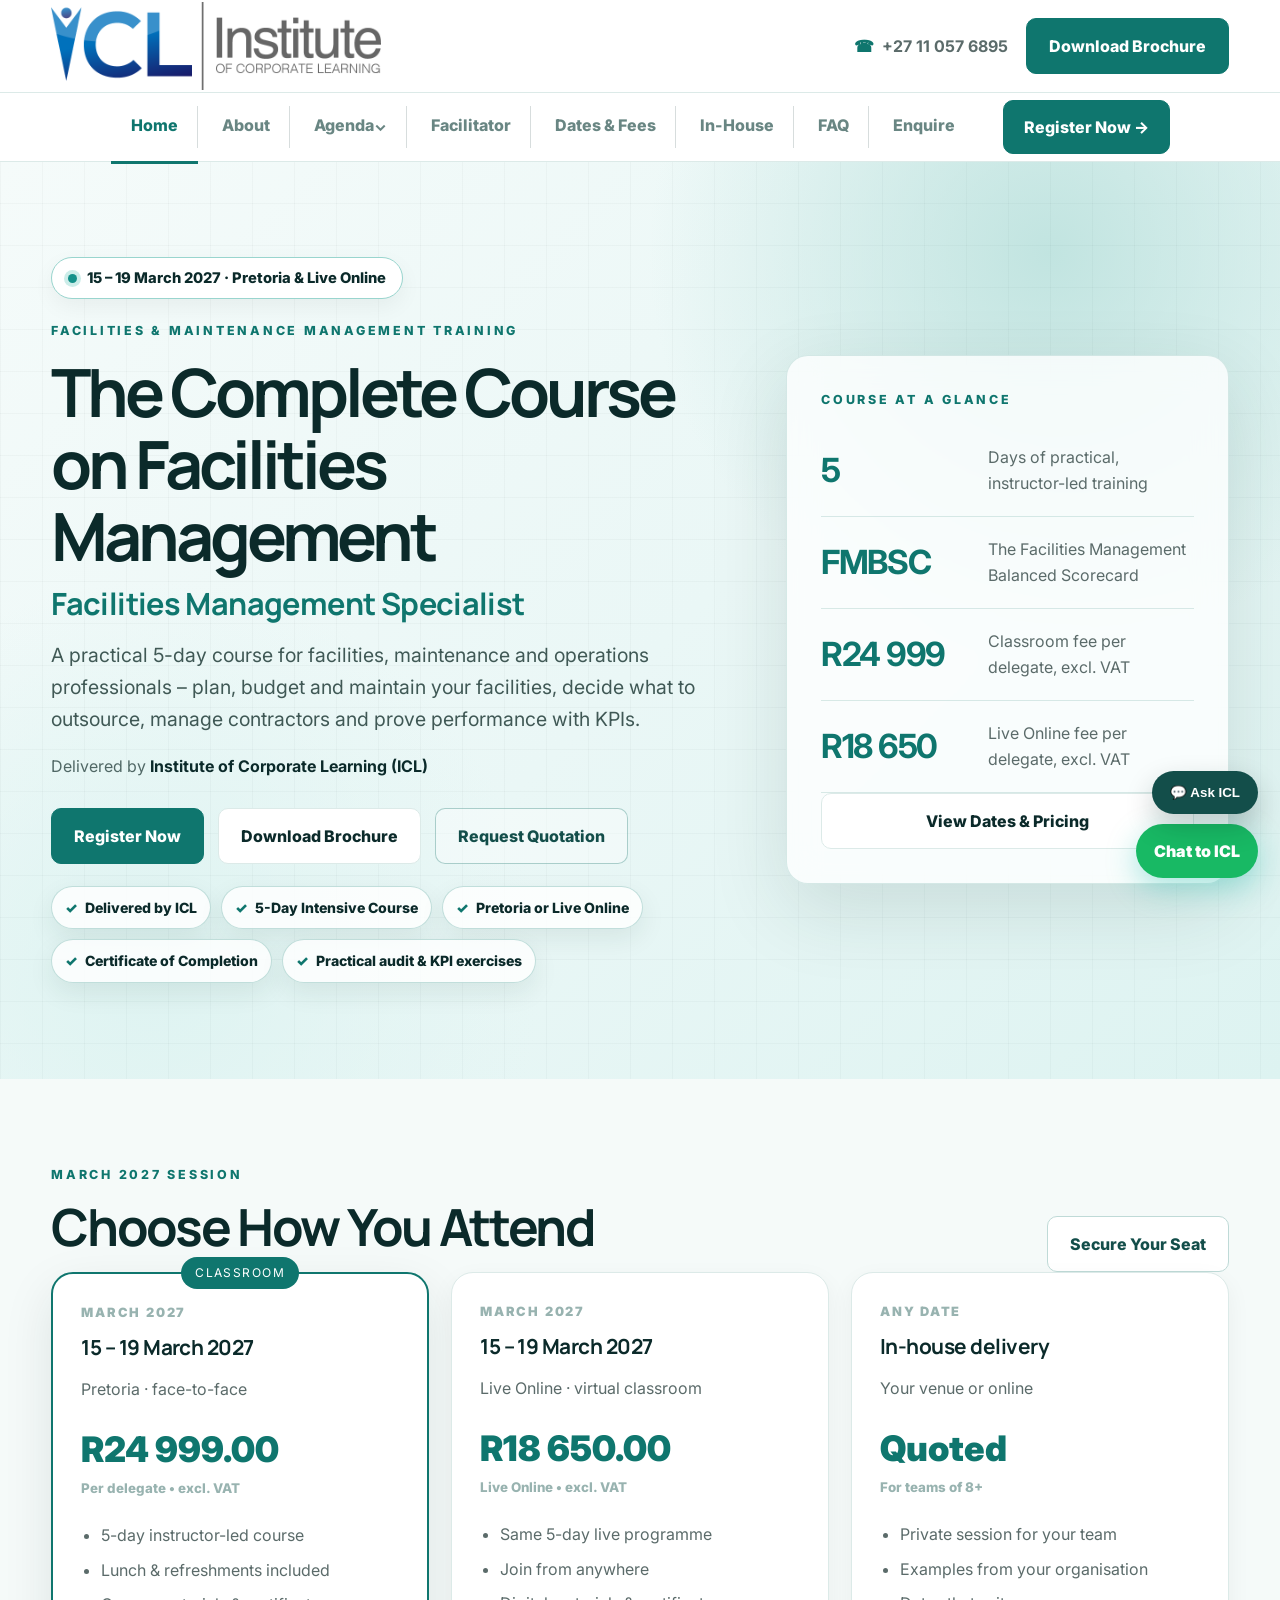
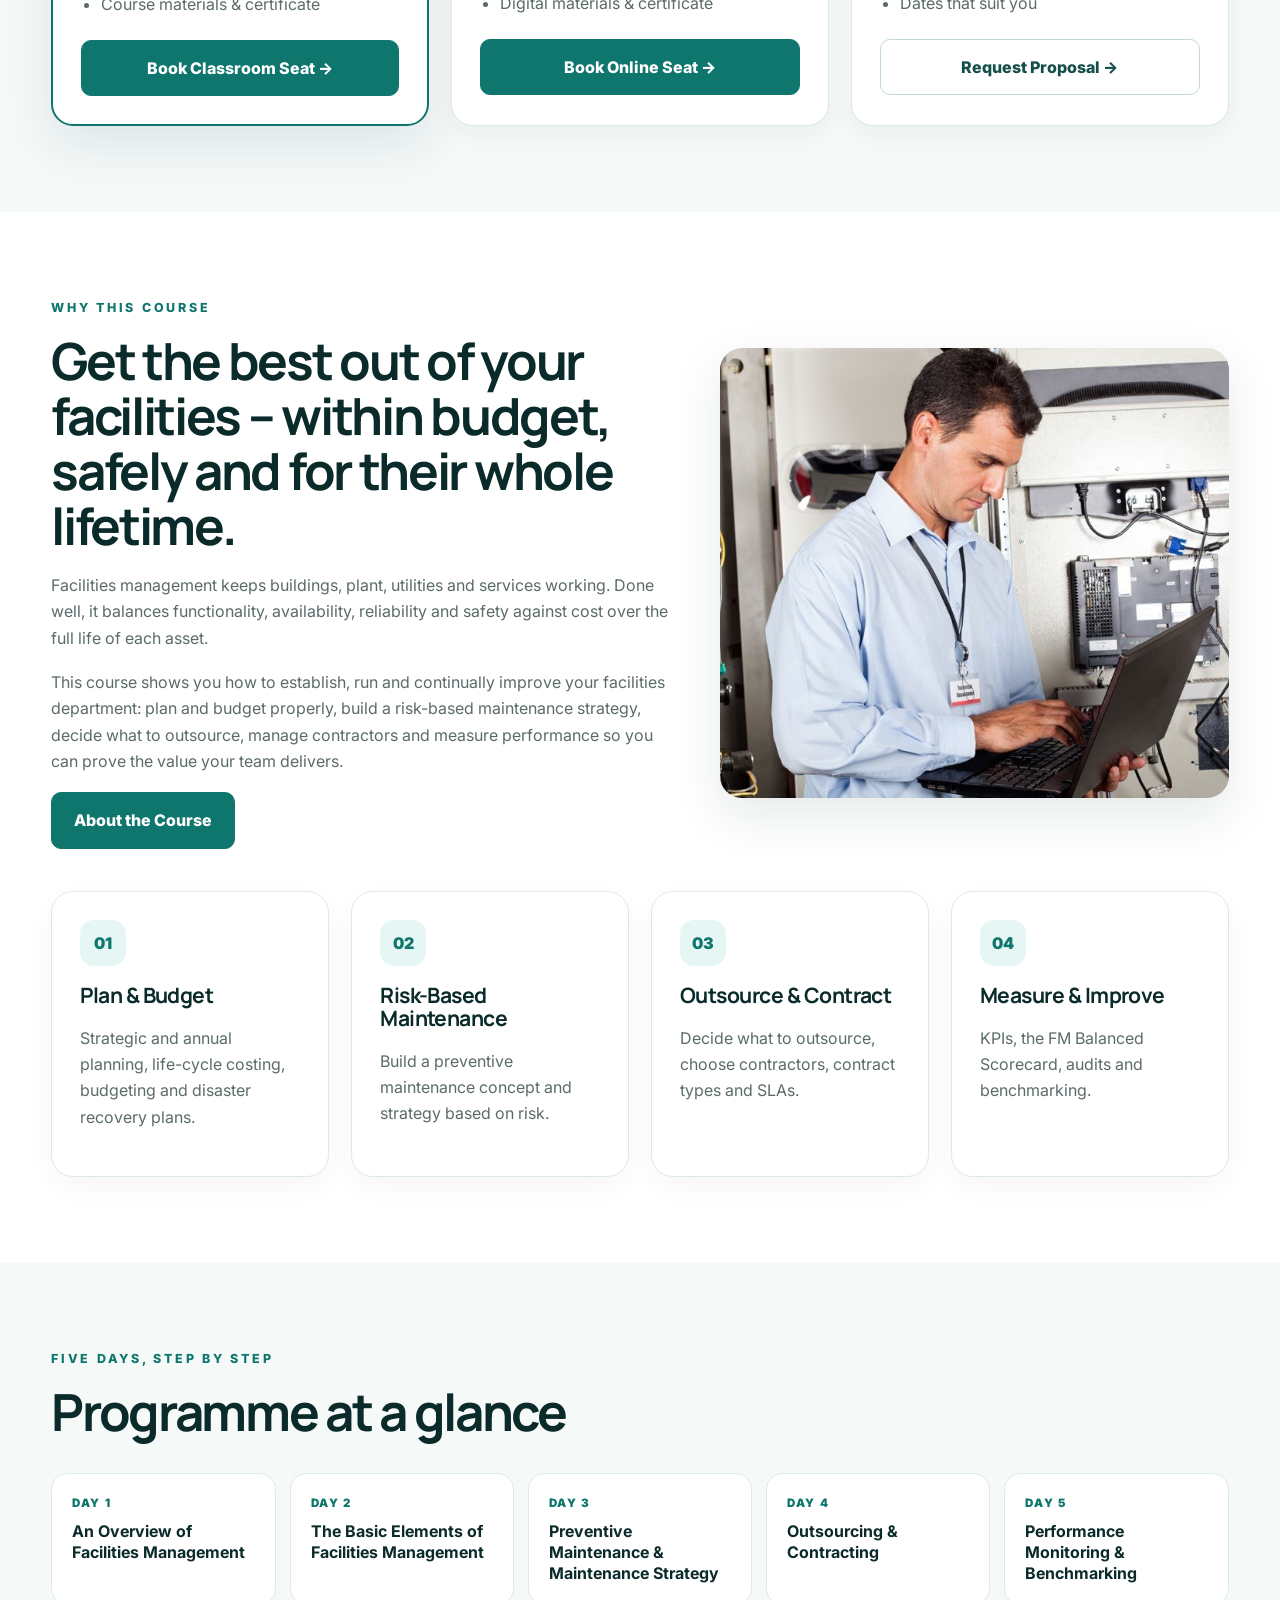
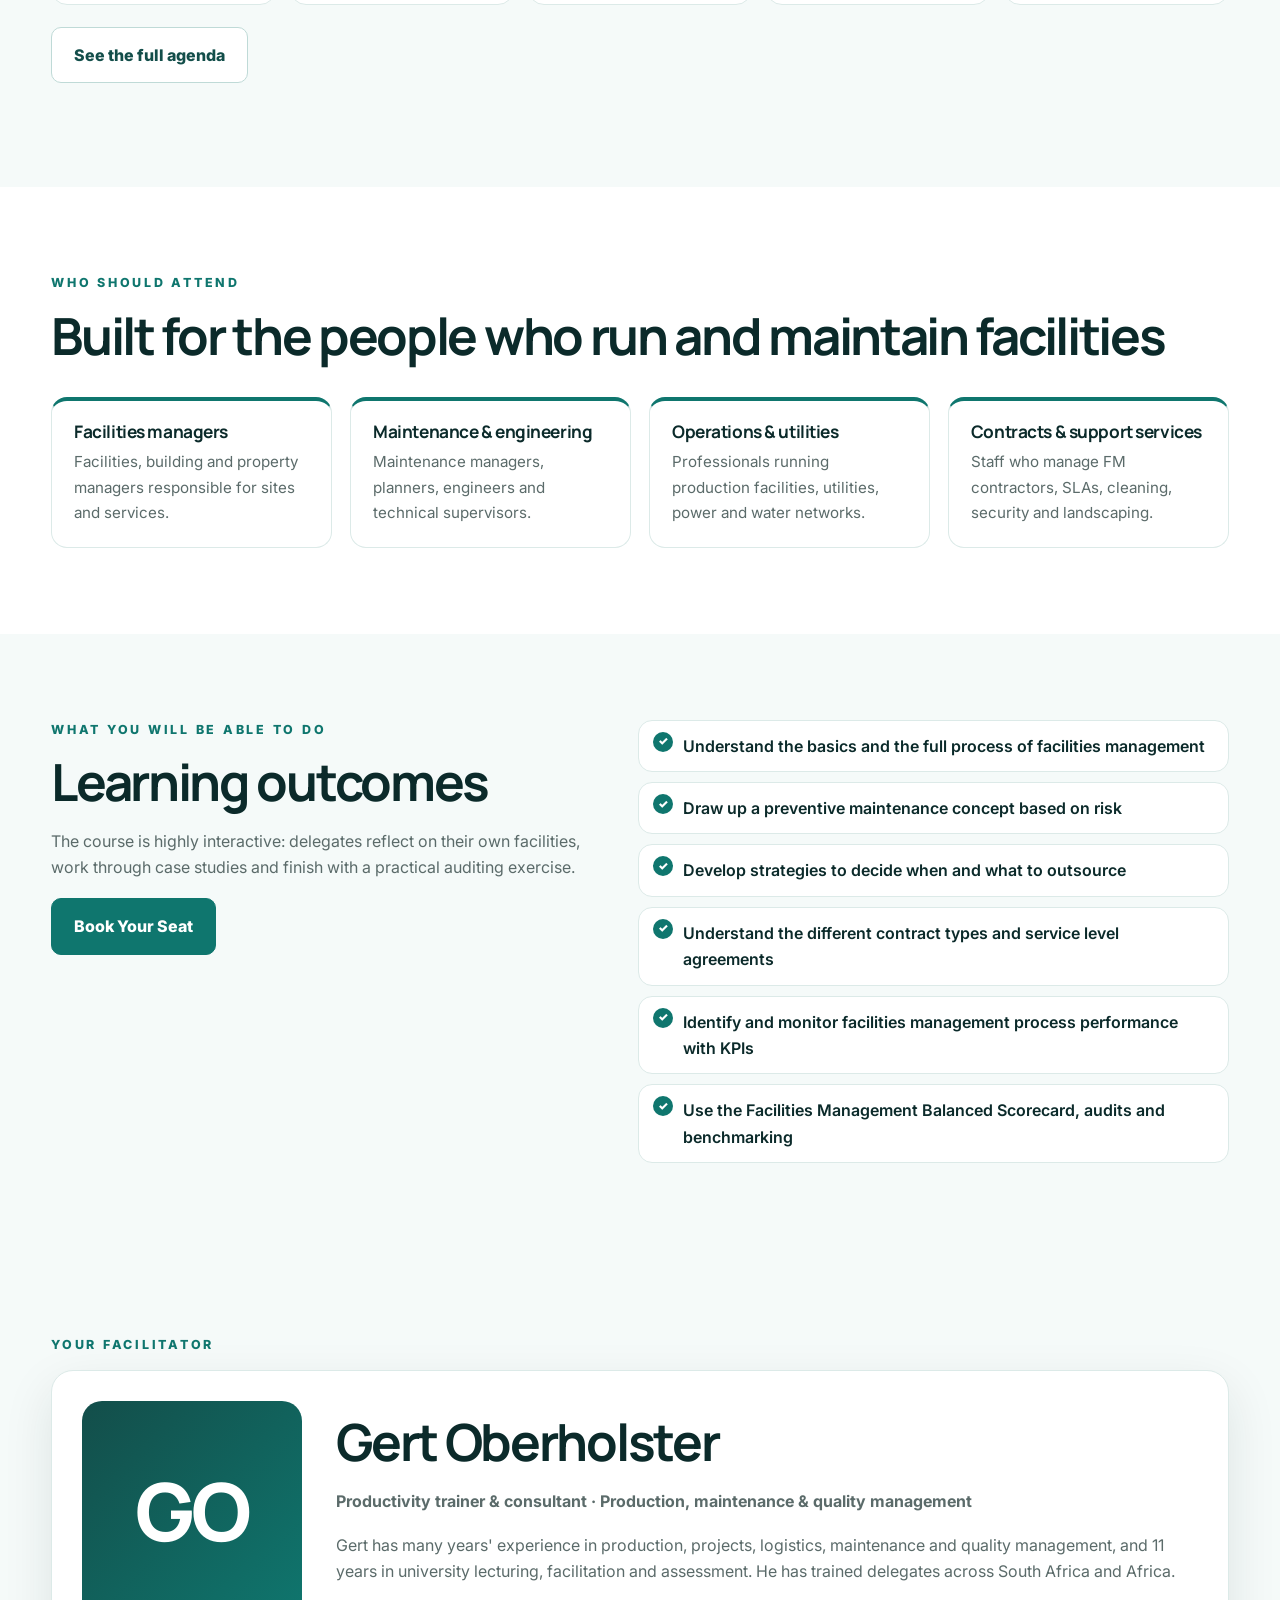
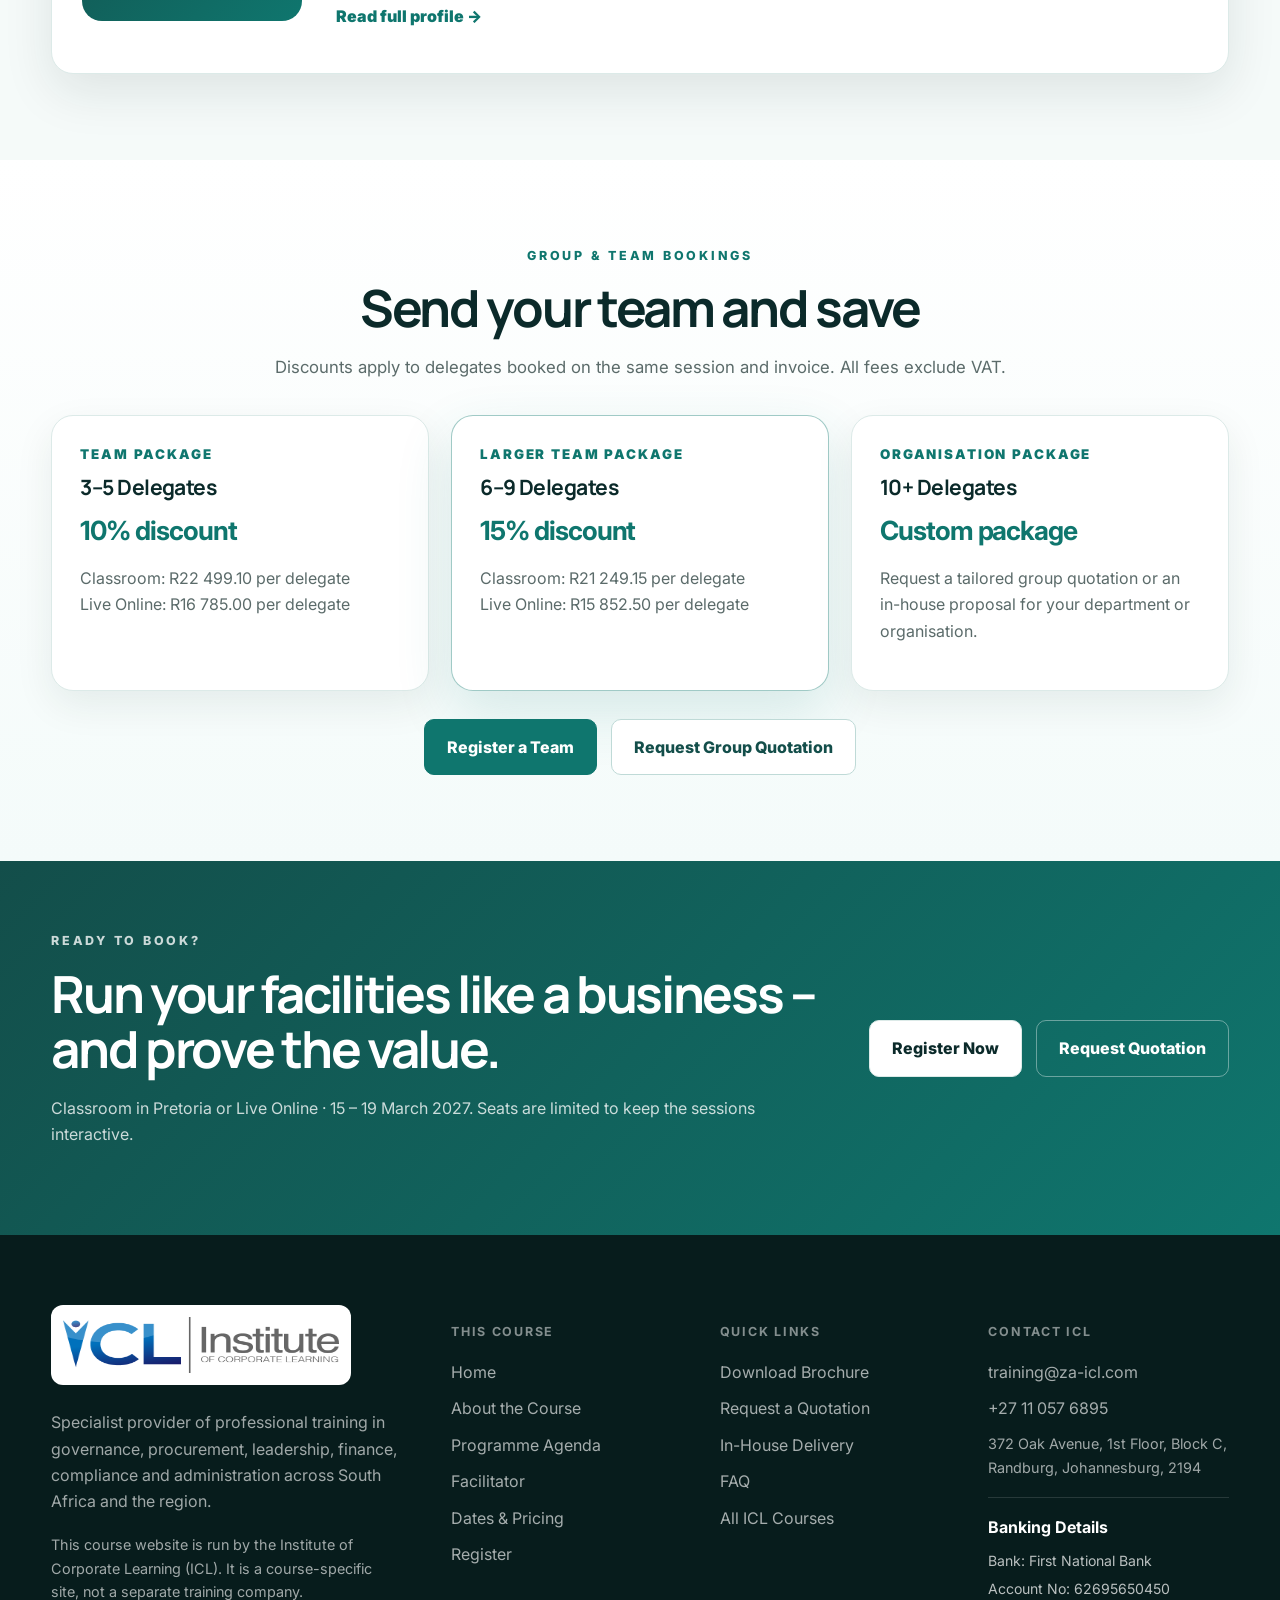
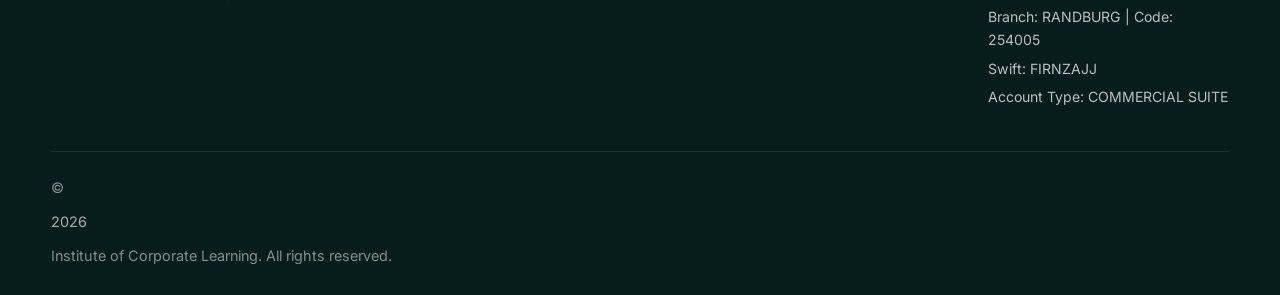
==== index.html @ 915c16ea "Facilities Management course website (Pretoria 15–19 March 2027 + Live Online) Co-Authored-By: Claud" ====
<!doctype html>
<html lang="en-ZA">
<head>
<meta charset="utf-8">
<meta name="viewport" content="width=device-width, initial-scale=1">
<script async src="https://www.googletagmanager.com/gtag/js?id=GT-P8QTCP7T"></script>
<script>window.dataLayer=window.dataLayer||[];function gtag(){dataLayer.push(arguments);}gtag('js',new Date());gtag('config','GT-P8QTCP7T');gtag('config','AW-630519409');</script>
<script>_linkedin_partner_id="6980089";window._linkedin_data_partner_ids=window._linkedin_data_partner_ids||[];window._linkedin_data_partner_ids.push(_linkedin_partner_id);</script>
<script>(function(l){if(!l){window.lintrk=function(a,b){window.lintrk.q.push([a,b])};window.lintrk.q=[]}var s=document.getElementsByTagName("script")[0];var b=document.createElement("script");b.type="text/javascript";b.async=true;b.src="https://snap.licdn.com/li.lms-analytics/insight.min.js";s.parentNode.insertBefore(b,s);})(window.lintrk);</script>
<title>Facilities Management Course | Pretoria 15–19 March 2027 or Live Online | ICL</title>
<meta name="description" content="5-day facilities management course: FM planning, budgeting, risk-based maintenance, outsourcing, SLAs, KPIs and the FM Balanced Scorecard. Pretoria 15–19 March 2027 or Live Online. Certificate of Completion.">

<link rel="canonical" href="https://facilitiesmanagementtraining.co.za/">
<meta property="og:title" content="Facilities Management Course | Pretoria 15–19 March 2027 or Live Online | ICL">
<meta property="og:description" content="5-day facilities management course: FM planning, budgeting, risk-based maintenance, outsourcing, SLAs, KPIs and the FM Balanced Scorecard. Pretoria 15–19 March 2027 or Live Online. Certificate of Completion.">
<meta property="og:type" content="website">
<meta property="og:url" content="https://facilitiesmanagementtraining.co.za/">
<meta property="og:image" content="https://facilitiesmanagementtraining.co.za/assets/img/fm-hero.jpg">
<meta name="theme-color" content="#0F766E">
<link rel="icon" href="/assets/img/favicon.svg" type="image/svg+xml">
<link rel="preconnect" href="https://fonts.googleapis.com">
<link rel="preconnect" href="https://fonts.gstatic.com" crossorigin>
<link href="https://fonts.googleapis.com/css2?family=Inter:wght@400;500;600;700;800;900&family=Manrope:wght@700;800&display=swap" rel="stylesheet">
<link rel="stylesheet" href="/assets/css/styles.css">
<script type="application/ld+json">{"@context": "https://schema.org", "@type": "Course", "name": "Facilities Management Specialist: The Complete Course on Facilities Management", "description": "5-day facilities management course: FM planning, budgeting, risk-based maintenance, outsourcing, SLAs, KPIs and the FM Balanced Scorecard. Pretoria 15\u201319 March 2027 or Live Online. Certificate of Completion.", "provider": {"@type": "Organization", "name": "Institute of Corporate Learning", "sameAs": "https://www.za-icl.com"}, "hasCourseInstance": [{"@type": "CourseInstance", "courseMode": "Onsite", "startDate": "2027-03-15", "endDate": "2027-03-19", "location": {"@type": "Place", "name": "Pretoria", "address": {"@type": "PostalAddress", "addressLocality": "Pretoria", "addressCountry": "ZA"}}, "offers": {"@type": "Offer", "price": 24999, "priceCurrency": "ZAR"}}, {"@type": "CourseInstance", "courseMode": "Online", "startDate": "2027-03-15", "endDate": "2027-03-19", "offers": {"@type": "Offer", "price": 18650, "priceCurrency": "ZAR"}}]}</script>
</head>
<body data-page="index.html">
<header class="site-header">
  <div class="topbar container">
    <a class="logo" href="/index.html" aria-label="Facilities Management Course home"><img src="/assets/img/icl-logo.png" alt="Institute of Corporate Learning logo" width="330" height="88"></a>
    <div class="top-actions">
      <a class="phone" href="tel:+27110576895">+27 11 057 6895</a>
      <a class="btn btn-green" href="/brochure.html">Download Brochure</a>
      <button class="menu-toggle" aria-label="Open menu" aria-expanded="false"><span></span><span></span><span></span></button>
    </div>
  </div>
  <nav class="main-nav" aria-label="Main navigation">
    <div class="container nav-wrap">
      <ul><li class="nav-item"><a class="active" href="/index.html">Home</a></li><li class="nav-item"><a class="" href="/about.html">About</a></li><li class="nav-item dropdown"><a href="/agenda.html" class="">Agenda <span>⌄</span></a><div class="dropdown-menu"><a href="/agenda.html#day1">Day 1: An Overview of Facilities Management</a><a href="/agenda.html#day2">Day 2: The Basic Elements of Facilities Management</a><a href="/agenda.html#day3">Day 3: Preventive Maintenance &amp; Maintenance Strategy</a><a href="/agenda.html#day4">Day 4: Outsourcing &amp; Contracting</a><a href="/agenda.html#day5">Day 5: Performance Monitoring &amp; Benchmarking</a></div></li><li class="nav-item"><a class="" href="/facilitator.html">Facilitator</a></li><li class="nav-item"><a class="" href="/dates.html">Dates &amp; Fees</a></li><li class="nav-item"><a class="" href="/inhouse.html">In-House</a></li><li class="nav-item"><a class="" href="/faq.html">FAQ</a></li><li class="nav-item"><a class="" href="/enquire.html">Enquire</a></li></ul>
      <a class="btn btn-dark nav-cta" href="/register.html">Register Now →</a>
    </div>
  </nav>
</header>
<main>

<section class="home-hero">
  <div class="container hero-grid">
    <div>
      <span class="urgency">15 – 19 March 2027 · Pretoria &amp; Live Online</span>
      <p class="eyebrow">Facilities &amp; Maintenance Management Training</p>
      <h1>The Complete Course on Facilities Management<span class="h1-sub">Facilities Management Specialist</span></h1>
      <p class="hero-lead">A practical 5-day course for facilities, maintenance and operations professionals – plan, budget and maintain your facilities, decide what to outsource, manage contractors and prove performance with KPIs.</p>
      <p class="delivered">Delivered by <strong>Institute of Corporate Learning (ICL)</strong></p>
      <div class="hero-actions"><a class="btn btn-green" href="/register.html">Register Now</a><a class="btn btn-light" href="/brochure.html">Download Brochure</a><a class="btn btn-outline" href="/enquire.html">Request Quotation</a></div>
      <div class="hero-trust-strip" aria-label="Course highlights"><span>Delivered by ICL</span><span>5-Day Intensive Course</span><span>Pretoria or Live Online</span><span>Certificate of Completion</span><span>Practical audit &amp; KPI exercises</span></div>
    </div>
    <aside class="glance-card">
      <p class="eyebrow">Course at a Glance</p>
      <div class="glance-row"><strong>5</strong><span>Days of practical, instructor-led training</span></div><div class="glance-row"><strong>FMBSC</strong><span>The Facilities Management Balanced Scorecard</span></div><div class="glance-row"><strong>R24 999</strong><span>Classroom fee per delegate, excl. VAT</span></div><div class="glance-row"><strong>R18 650</strong><span>Live Online fee per delegate, excl. VAT</span></div>
      <a class="btn btn-light full" href="/dates.html">View Dates &amp; Pricing</a>
    </aside>
  </div>
</section>
<section class="section section-soft">
  <div class="container title-row"><div><p class="eyebrow">March 2027 session</p><h2>Choose How You Attend</h2></div><a class="btn btn-outline-dark" href="/register.html">Secure Your Seat</a></div>
  <div class="container sessions-grid cols-3">
<article class="session-card popular"><span class="badge">Classroom</span><span class="session-month">MARCH 2027</span><h3>15 – 19 March 2027</h3><p>Pretoria · face-to-face</p><strong>R24 999.00</strong><small>Per delegate • excl. VAT</small><ul><li>5-day instructor-led course</li><li>Lunch &amp; refreshments included</li><li>Course materials &amp; certificate</li></ul><a class="btn btn-green full" href="/register.html?format=classroom&city=pretoria">Book Classroom Seat →</a></article>

<article class="session-card"><span class="session-month">MARCH 2027</span><h3>15 – 19 March 2027</h3><p>Live Online · virtual classroom</p><strong>R18 650.00</strong><small>Live Online • excl. VAT</small><ul><li>Same 5-day live programme</li><li>Join from anywhere</li><li>Digital materials &amp; certificate</li></ul><a class="btn btn-green full" href="/register.html?format=online">Book Online Seat →</a></article>
<article class="session-card"><span class="session-month">ANY DATE</span><h3>In-house delivery</h3><p>Your venue or online</p><strong>Quoted</strong><small>For teams of 8+</small><ul><li>Private session for your team</li><li>Examples from your organisation</li><li>Dates that suit you</li></ul><a class="btn btn-outline-dark full" href="/inhouse.html">Request Proposal →</a></article></div>
</section>
<section class="section">
  <div class="container photo-band"><div><p class="eyebrow">Why this course</p><h2>Get the best out of your facilities – within budget, safely and for their whole lifetime.</h2><p>Facilities management keeps buildings, plant, utilities and services working. Done well, it balances functionality, availability, reliability and safety against cost over the full life of each asset.</p><p>This course shows you how to establish, run and continually improve your facilities department: plan and budget properly, build a risk-based maintenance strategy, decide what to outsource, manage contractors and measure performance so you can prove the value your team delivers.</p><a class="btn btn-green" href="/about.html">About the Course</a></div><img src="/assets/img/fm-hero.jpg" alt="Facilities technician checking plant equipment with a laptop" loading="lazy" width="600" height="450"></div>
  <div class="container card-grid four"><article class="card"><span class="icon">01</span><h3>Plan &amp; Budget</h3><p>Strategic and annual planning, life-cycle costing, budgeting and disaster recovery plans.</p></article><article class="card"><span class="icon">02</span><h3>Risk-Based Maintenance</h3><p>Build a preventive maintenance concept and strategy based on risk.</p></article><article class="card"><span class="icon">03</span><h3>Outsource &amp; Contract</h3><p>Decide what to outsource, choose contractors, contract types and SLAs.</p></article><article class="card"><span class="icon">04</span><h3>Measure &amp; Improve</h3><p>KPIs, the FM Balanced Scorecard, audits and benchmarking.</p></article></div>
</section>
<section class="section section-soft"><div class="container"><p class="eyebrow">Five days, step by step</p><h2>Programme at a glance</h2><div class="day-strip"><a href="/agenda.html#day1"><small>Day 1</small><strong>An Overview of Facilities Management</strong></a><a href="/agenda.html#day2"><small>Day 2</small><strong>The Basic Elements of Facilities Management</strong></a><a href="/agenda.html#day3"><small>Day 3</small><strong>Preventive Maintenance &amp; Maintenance Strategy</strong></a><a href="/agenda.html#day4"><small>Day 4</small><strong>Outsourcing &amp; Contracting</strong></a><a href="/agenda.html#day5"><small>Day 5</small><strong>Performance Monitoring &amp; Benchmarking</strong></a></div><p style="margin-top:22px"><a class="btn btn-outline-dark" href="/agenda.html">See the full agenda</a></p></div></section>
<section class="section"><div class="container"><p class="eyebrow">Who should attend</p><h2>Built for the people who run and maintain facilities</h2><div class="audience-grid"><article><h3>Facilities managers</h3><p>Facilities, building and property managers responsible for sites and services.</p></article><article><h3>Maintenance &amp; engineering</h3><p>Maintenance managers, planners, engineers and technical supervisors.</p></article><article><h3>Operations &amp; utilities</h3><p>Professionals running production facilities, utilities, power and water networks.</p></article><article><h3>Contracts &amp; support services</h3><p>Staff who manage FM contractors, SLAs, cleaning, security and landscaping.</p></article></div></div></section>
<section class="section section-soft"><div class="container split"><div><p class="eyebrow">What you will be able to do</p><h2>Learning outcomes</h2><p>The course is highly interactive: delegates reflect on their own facilities, work through case studies and finish with a practical auditing exercise.</p><a class="btn btn-green" href="/register.html">Book Your Seat</a></div><ul class="check-list"><li>Understand the basics and the full process of facilities management</li><li>Draw up a preventive maintenance concept based on risk</li><li>Develop strategies to decide when and what to outsource</li><li>Understand the different contract types and service level agreements</li><li>Identify and monitor facilities management process performance with KPIs</li><li>Use the Facilities Management Balanced Scorecard, audits and benchmarking</li></ul></div></section>
<section class="section section-soft"><div class="container"><p class="eyebrow">Your facilitator</p><div class="facilitator-feature"><div class="fac-initials" role="img" aria-label="Gert Oberholster">GO</div><div><h2>Gert Oberholster</h2><p><strong>Productivity trainer &amp; consultant · Production, maintenance &amp; quality management</strong></p><p>Gert has many years&#x27; experience in production, projects, logistics, maintenance and quality management, and 11 years in university lecturing, facilitation and assessment. He has trained delegates across South Africa and Africa.</p><a href="/facilitator.html">Read full profile →</a></div></div></div></section>
<section class="section group-discounts"><div class="container">
<p class="eyebrow center">Group &amp; team bookings</p><h2 class="center">Send your team and save</h2>
<p class="center section-lead">Discounts apply to delegates booked on the same session and invoice. All fees exclude VAT.</p>
<div class="discount-grid"><article class="discount-card"><small>Team Package</small><h3>3–5 Delegates</h3><strong>10% discount</strong><p>Classroom: R22 499.10 per delegate<br>Live Online: R16 785.00 per delegate</p></article><article class="discount-card featured"><small>Larger Team Package</small><h3>6–9 Delegates</h3><strong>15% discount</strong><p>Classroom: R21 249.15 per delegate<br>Live Online: R15 852.50 per delegate</p></article><article class="discount-card"><small>Organisation Package</small><h3>10+ Delegates</h3><strong>Custom package</strong><p>Request a tailored group quotation or an in-house proposal for your department or organisation.</p></article></div>
<div class="center discount-actions"><a class="btn btn-green" href="/register.html">Register a Team</a><a class="btn btn-outline-dark" href="/enquire.html">Request Group Quotation</a></div>
</div></section>
<section class="cta-band"><div class="container cta-grid"><div><p class="eyebrow">Ready to book?</p><h2>Run your facilities like a business – and prove the value.</h2><p>Classroom in Pretoria or Live Online · 15 – 19 March 2027. Seats are limited to keep the sessions interactive.</p></div><div class="cta-actions"><a class="btn btn-light" href="/register.html">Register Now</a><a class="btn btn-outline" href="/enquire.html">Request Quotation</a></div></div></section>
</main>

<div class="chatbot" data-chatbot>
  <button class="chatbot-toggle" type="button" aria-expanded="false" aria-controls="icl-chat-panel">💬 Ask ICL</button>
  <div class="chatbot-panel" id="icl-chat-panel" hidden>
    <div class="chatbot-head"><strong>Facilities Management Course Assistant</strong><button type="button" class="chatbot-close" aria-label="Close chat">×</button></div>
    <div class="chatbot-body">
      <p class="bot-message">Hi, I can help with dates, fees, quotations, banking details, the brochure and in-house training.</p>
      <div class="chatbot-replies">
        <button type="button" data-reply="dates">Dates &amp; fees</button>
        <button type="button" data-reply="quote">Can I get a quotation?</button>
        <button type="button" data-reply="discounts">Group discounts</button>
        <button type="button" data-reply="online">How does Live Online work?</button>
        <button type="button" data-reply="bank">Bank details</button>
        <button type="button" data-reply="brochure">Download brochure</button>
        <button type="button" data-reply="inhouse">In-house delivery</button>
        <button type="button" data-reply="contact">Speak to ICL</button>
      </div>
      <div class="chatbot-answer" aria-live="polite"></div>
    </div>
  </div>
</div>
<a class="whatsapp" href="https://wa.me/27731759758" aria-label="Chat to ICL on WhatsApp" target="_blank" rel="noopener">Chat to ICL</a>

<footer class="site-footer">
  <div class="container footer-grid">
    <div>
      <img class="footer-logo" src="/assets/img/icl-logo.png" alt="Institute of Corporate Learning logo" width="300" height="80">
      <p>Specialist provider of professional training in governance, procurement, leadership, finance, compliance and administration across South Africa and the region.</p>
      <p class="small">This course website is run by the Institute of Corporate Learning (ICL). It is a course-specific site, not a separate training company.</p>
    </div>
    <div>
      <h4>This Course</h4>
      <a href="/index.html">Home</a><a href="/about.html">About the Course</a><a href="/agenda.html">Programme Agenda</a><a href="/facilitator.html">Facilitator</a><a href="/dates.html">Dates &amp; Pricing</a><a href="/register.html">Register</a>
    </div>
    <div>
      <h4>Quick Links</h4>
      <a href="/brochure.html">Download Brochure</a><a href="/enquire.html">Request a Quotation</a><a href="/inhouse.html">In-House Delivery</a><a href="/faq.html">FAQ</a><a href="https://www.za-icl.com/" target="_blank" rel="noopener">All ICL Courses</a>
    </div>
    <div>
      <h4>Contact ICL</h4>
      <a href="mailto:training@za-icl.com">training@za-icl.com</a>
      <a href="tel:+27110576895">+27 11 057 6895</a>
      <p class="small">372 Oak Avenue, 1st Floor, Block C, Randburg, Johannesburg, 2194</p>
      <div class="bank-mini">
        <strong>Banking Details</strong>
        <span>Bank: First National Bank</span><span>Account No: 62695650450</span><span>Branch: RANDBURG | Code: 254005</span><span>Swift: FIRNZAJJ</span><span>Account Type: COMMERCIAL SUITE</span>
      </div>
    </div>
  </div>
  <div class="container copyright">© <span id="year"></span> Institute of Corporate Learning. All rights reserved.</div>
</footer>
<div class="netlify-form-blueprints" aria-hidden="true"><form name="facilities-registration" method="POST" data-netlify="true" data-netlify-honeypot="bot-field" action="/thank-you/" hidden><input type="hidden" name="form-name" value="facilities-registration"><input name="subject"><input name="bot-field"><input name="session"><input name="delivery"><input name="venue_or_platform"><input name="unit_fee_excl_vat"><input name="organisation"><input name="vat"><input name="billing_contact"><input name="billing_email"><input name="billing_phone"><input name="po_required"><input name="delegate_count"><input name="estimated_training_fee_excl_vat"><input name="group_discount_package"><input name="group_discount_rate"><input name="group_discount_amount_excl_vat"><input name="delegate_1_full_name"><input name="delegate_1_job_title"><input name="delegate_1_email"><input name="delegate_1_phone"><input name="delegate_1_dietary"><input name="delegate_1_accessibility_notes"><input name="delegate_2_full_name"><input name="delegate_2_job_title"><input name="delegate_2_email"><input name="delegate_2_phone"><input name="delegate_2_dietary"><input name="delegate_2_accessibility_notes"><input name="delegate_3_full_name"><input name="delegate_3_job_title"><input name="delegate_3_email"><input name="delegate_3_phone"><input name="delegate_3_dietary"><input name="delegate_3_accessibility_notes"><input name="delegate_4_full_name"><input name="delegate_4_job_title"><input name="delegate_4_email"><input name="delegate_4_phone"><input name="delegate_4_dietary"><input name="delegate_4_accessibility_notes"><input name="delegate_5_full_name"><input name="delegate_5_job_title"><input name="delegate_5_email"><input name="delegate_5_phone"><input name="delegate_5_dietary"><input name="delegate_5_accessibility_notes"><input name="delegate_6_full_name"><input name="delegate_6_job_title"><input name="delegate_6_email"><input name="delegate_6_phone"><input name="delegate_6_dietary"><input name="delegate_6_accessibility_notes"><input name="delegate_7_full_name"><input name="delegate_7_job_title"><input name="delegate_7_email"><input name="delegate_7_phone"><input name="delegate_7_dietary"><input name="delegate_7_accessibility_notes"><input name="delegate_8_full_name"><input name="delegate_8_job_title"><input name="delegate_8_email"><input name="delegate_8_phone"><input name="delegate_8_dietary"><input name="delegate_8_accessibility_notes"><input name="delegate_9_full_name"><input name="delegate_9_job_title"><input name="delegate_9_email"><input name="delegate_9_phone"><input name="delegate_9_dietary"><input name="delegate_9_accessibility_notes"><input name="delegate_10_full_name"><input name="delegate_10_job_title"><input name="delegate_10_email"><input name="delegate_10_phone"><input name="delegate_10_dietary"><input name="delegate_10_accessibility_notes"><input name="message"><input name="consent"><input name="lead_source"><input name="landing_page"><input name="utm_source"><input name="utm_medium"><input name="utm_campaign"><input name="utm_content"><input name="utm_term"><input name="gclid"><input name="li_fat_id"></form><form name="facilities-enquiry" method="POST" data-netlify="true" data-netlify-honeypot="bot-field" action="/thank-you/?form=enquiry" hidden><input type="hidden" name="form-name" value="facilities-enquiry"><input name="subject"><input name="bot-field"><input name="name"><input name="organisation"><input name="email"><input name="phone"><input name="job_title"><input name="group_size"><input name="delivery"><input name="message"><input name="consent"><input name="lead_source"><input name="landing_page"><input name="utm_source"><input name="utm_medium"><input name="utm_campaign"><input name="utm_content"><input name="utm_term"><input name="gclid"><input name="li_fat_id"></form><form name="facilities-inhouse-proposal" method="POST" data-netlify="true" data-netlify-honeypot="bot-field" action="/thank-you/?form=inhouse" hidden><input type="hidden" name="form-name" value="facilities-inhouse-proposal"><input name="subject"><input name="bot-field"><input name="name"><input name="organisation"><input name="email"><input name="phone"><input name="job_title"><input name="group_size"><input name="delivery"><input name="message"><input name="consent"><input name="location"><input name="preferred_dates"><input name="lead_source"><input name="landing_page"><input name="utm_source"><input name="utm_medium"><input name="utm_campaign"><input name="utm_content"><input name="utm_term"><input name="gclid"><input name="li_fat_id"></form><form name="facilities-brochure-request" method="POST" data-netlify="true" data-netlify-honeypot="bot-field" action="/brochure-download/" hidden><input type="hidden" name="form-name" value="facilities-brochure-request"><input name="subject"><input name="bot-field"><input name="name"><input name="organisation"><input name="email"><input name="phone"><input name="job_title"><input name="interest"><input name="estimated_delegates"><input name="consent"><input name="lead_source"><input name="landing_page"><input name="utm_source"><input name="utm_medium"><input name="utm_campaign"><input name="utm_content"><input name="utm_term"><input name="gclid"><input name="li_fat_id"></form></div>
<script>window.ICL_SITE={"chat": {"dates": "<strong>Dates &amp; fees</strong><br>15 \u2013 19 March 2027 \u2013 Pretoria classroom<br>15 \u2013 19 March 2027 \u2013 Live Online<br><br>Classroom: <strong>R24 999.00 excl. VAT</strong><br>Live Online: <strong>R18 650.00 excl. VAT</strong><br><a href='/register.html'>Register now</a>", "quote": "<strong>Quotation</strong><br>Yes. Send the enquiry form or email <a href='mailto:training@za-icl.com'>training@za-icl.com</a> and ICL will prepare a quotation or pro-forma invoice for your purchase order.<br><a href='/enquire.html'>Request a quotation</a>", "discounts": "<strong>Group bookings</strong><br>3\u20135 delegates: 10% off.<br>6\u20139 delegates: 15% off.<br>10+ delegates: custom quotation or in-house proposal.<br><a href='/register.html'>Register a team</a>", "online": "<strong>Live Online</strong><br>The same instructor-led programme, delivered live in a virtual classroom over the same five days, with digital course materials and the ICL Certificate of Completion. Joining details are sent with your booking confirmation.", "bank": "<strong>ICL banking details</strong><br>Bank: First National Bank<br>Account no: 62695650450<br>Branch: RANDBURG (254005)<br>Swift: FIRNZAJJ<br>Account type: COMMERCIAL SUITE<br><br>Use your organisation name or invoice number as the reference once invoiced.", "brochure": "<strong>Brochure</strong><br>Complete the short form and the PDF download appears straight away.<br><a href='/brochure.html'>Get the brochure</a>", "inhouse": "<strong>In-house delivery</strong><br>ICL can run this course privately for your team at your venue or online, adapted to your organisation.<br><a href='/inhouse.html'>Request an in-house proposal</a>", "contact": "<strong>Contact ICL</strong><br>Email: <a href='mailto:training@za-icl.com'>training@za-icl.com</a><br>Tel: <a href='tel:+27110576895'>+27 11 057 6895</a><br>WhatsApp: <a href='https://wa.me/27731759758' target='_blank' rel='noopener'>+27 73 175 9758</a><br><a href='/enquire.html'>Send an enquiry</a>"}, "jobTitlePlaceholder": "Facilities Manager / Maintenance Manager"};</script>
<script src="/assets/js/main.js" defer></script>

</body>
</html>
---- assets/css/styles.css ----
:root{
  --navy:#0B2F2B; --navy-2:#123C38; --green:#2E8B82; --green-2:#146C63; --green-3:#E8F5F4; --gold:#c8a84d; --grey:#5d6b66; --light:#F4FBFA; --line:#DBE9E8; --white:#fff; --shadow:0 18px 50px rgba(11,47,43,.12); --radius:22px;
}
*{box-sizing:border-box} html{scroll-behavior:smooth} body{margin:0;font-family:Inter,Arial,sans-serif;color:var(--navy);background:#fff;line-height:1.65;font-size:16px} a{color:inherit;text-decoration:none} img{max-width:100%;display:block} .container{width:min(1220px,92vw);margin-inline:auto}
 h1,h2,h3{font-family:Manrope,Inter,Arial,sans-serif;line-height:1.08;margin:0 0 18px} h1{font-size:clamp(2.5rem,6vw,5.5rem);letter-spacing:-.06em} h2{font-size:clamp(2rem,4vw,3.55rem);letter-spacing:-.045em} h3{font-size:1.32rem;letter-spacing:-.025em} p{margin:0 0 18px;color:var(--grey)} ul{margin:0;padding-left:20px;color:var(--grey)} li{margin:8px 0}.eyebrow{text-transform:uppercase;letter-spacing:.22em;font-weight:800;color:var(--green);font-size:.78rem;margin-bottom:14px}.center{text-align:center}.muted{color:var(--grey)}.full{width:100%;justify-content:center}.small{font-size:.9rem}.section{padding:86px 0}.section-soft{background:var(--light)}
.btn{display:inline-flex;align-items:center;justify-content:center;gap:8px;border-radius:10px;padding:14px 22px;font-weight:800;border:1px solid transparent;transition:.2s ease;cursor:pointer;white-space:nowrap}.btn:hover{transform:translateY(-1px);box-shadow:0 12px 28px rgba(8,38,35,.12)}.btn-green{background:var(--green);color:#fff}.btn-dark{background:var(--navy);color:#fff}.btn-light{background:#fff;color:var(--navy);border-color:rgba(255,255,255,.25)}.btn-outline{border-color:rgba(255,255,255,.38);color:#fff;background:transparent}.btn-outline-dark{border-color:#CFDFDD;color:var(--navy);background:#fff}.hero-actions{display:flex;flex-wrap:wrap;gap:14px;margin-top:28px}.delivered{color:#CDD8D7}.delivered strong{color:#fff}
.site-header{position:sticky;top:0;z-index:50;background:#fff;box-shadow:0 1px 0 var(--line)}.topbar{height:92px;display:flex;align-items:center;justify-content:space-between;gap:20px}.logo img{width:330px;height:auto}.top-actions{display:flex;align-items:center;gap:18px}.phone{font-weight:700;color:var(--grey)}.phone:before{content:'☎';color:var(--green);margin-right:8px}.main-nav{border-top:1px solid var(--line)}.nav-wrap{display:flex;align-items:center;justify-content:center;gap:28px;height:68px}.main-nav ul{display:flex;align-items:center;justify-content:center;gap:4px;margin:0;padding:0;list-style:none}.nav-item{position:relative}.nav-item>a{display:block;padding:22px 14px;font-weight:800;color:#698683;border-bottom:3px solid transparent}.nav-item>a.active,.nav-item>a:hover{color:var(--green);border-color:var(--green)}.nav-cta{padding:13px 20px}.dropdown-menu{position:absolute;top:100%;left:0;background:#fff;min-width:260px;border:1px solid var(--line);border-radius:14px;box-shadow:var(--shadow);padding:10px;display:none}.dropdown:hover .dropdown-menu{display:block}.dropdown-menu a{display:block;padding:12px 14px;border-radius:10px;color:var(--grey);font-weight:700}.dropdown-menu a:hover{background:var(--green-3);color:var(--green)}.menu-toggle{display:none;width:44px;height:44px;border:1px solid var(--line);border-radius:10px;background:#fff}.menu-toggle span{display:block;width:20px;height:2px;background:var(--navy);margin:5px auto}
.home-hero,.hero{background:radial-gradient(circle at 85% 20%,rgba(15,107,98,.95),rgba(7,61,56,.98) 38%,#061D1B 100%);color:#fff;position:relative;overflow:hidden}.home-hero:before,.hero:before{content:'';position:absolute;inset:0;background-image:linear-gradient(rgba(255,255,255,.03) 1px,transparent 1px),linear-gradient(90deg,rgba(255,255,255,.03) 1px,transparent 1px);background-size:42px 42px;opacity:.45}.hero-grid{position:relative;display:grid;grid-template-columns:1.2fr .78fr;gap:54px;align-items:center;min-height:640px;padding:96px 0}.hero-lead{font-size:1.22rem;max-width:760px;color:rgba(255,255,255,.78)}.glance-card{background:rgba(255,255,255,.10);border:1px solid rgba(255,255,255,.18);backdrop-filter:blur(16px);border-radius:var(--radius);padding:34px;box-shadow:0 30px 80px rgba(0,0,0,.2)}.glance-row{display:grid;grid-template-columns:110px 1fr;gap:18px;align-items:center;border-bottom:1px solid rgba(255,255,255,.14);padding:18px 0}.glance-row strong{font-size:1.8rem;color:#fff}.glance-row span{color:rgba(255,255,255,.75)}.glance-row.small{grid-template-columns:70px 1fr;border-bottom:1px solid var(--line)}.glance-row.small strong{color:var(--green);font-size:1.45rem}.glance-row.small span{color:var(--grey)}.inner-hero .container{position:relative;padding:92px 0 96px}.breadcrumbs{color:rgba(255,255,255,.62);margin-bottom:32px}.inner-hero h1{max-width:960px}.inner-hero .hero-lead{max-width:870px}.split{display:grid;grid-template-columns:.9fr 1fr;gap:56px;align-items:start}.split>p{font-size:1.15rem}.card-grid{display:grid;gap:22px;margin-top:42px}.card-grid.four{grid-template-columns:repeat(4,1fr)}.card-grid.three{grid-template-columns:repeat(3,1fr)}.card{background:#fff;border:1px solid var(--line);border-radius:var(--radius);padding:28px;box-shadow:0 10px 28px rgba(8,38,35,.04)}.card .icon{display:inline-grid;place-items:center;width:46px;height:46px;border-radius:14px;background:var(--green-3);color:var(--green);font-weight:900;margin-bottom:18px}.pill-grid{display:flex;justify-content:center;flex-wrap:wrap;gap:12px;margin-top:30px}.pill-grid.left{justify-content:flex-start}.pill-grid span,.tag-list span{padding:11px 16px;border-radius:999px;background:#fff;border:1px solid var(--line);font-weight:800;color:var(--navy)}.tag-list{display:flex;flex-wrap:wrap;gap:10px;margin-top:22px}.tag-list span{background:var(--green-3);color:var(--green);border-color:#CBE6E3}.title-row{display:flex;align-items:end;justify-content:space-between;gap:24px}.faculty-preview{display:grid;grid-template-columns:1fr 1fr;gap:24px;margin-top:32px}.faculty-card{display:grid;grid-template-columns:190px 1fr;gap:24px;align-items:center;border:1px solid var(--line);border-radius:var(--radius);padding:18px;background:#fff;box-shadow:var(--shadow)}.faculty-card img{border-radius:18px;aspect-ratio:1/1;object-fit:cover}.faculty-card a{color:var(--green);font-weight:900}.cta-band{background:linear-gradient(135deg,var(--green-2),var(--green));color:#fff;padding:70px 0}.cta-band p{color:rgba(255,255,255,.75)}.cta-grid{display:grid;grid-template-columns:1fr auto;gap:40px;align-items:center}.cta-actions{display:flex;gap:14px;flex-wrap:wrap}.dark-panel{background:linear-gradient(135deg,var(--green-2),var(--green));color:#fff;border-radius:var(--radius);padding:46px;display:grid;grid-template-columns:1fr auto;gap:30px;align-items:center}.dark-panel p{color:rgba(255,255,255,.76)}.outcome-grid{display:grid;grid-template-columns:repeat(4,1fr);gap:16px;margin-top:34px}.outcome-grid p{background:#fff;border:1px solid var(--line);border-left:4px solid var(--green);border-radius:16px;padding:18px;margin:0;color:var(--navy);font-weight:700}.stats-row{display:grid;grid-template-columns:repeat(3,1fr);gap:20px;margin-bottom:40px}.stats-row div{border:1px solid var(--line);border-radius:18px;padding:30px;text-align:center;background:#fff}.stats-row strong{display:block;color:var(--green);font-size:3rem;line-height:1}.stats-row span{color:var(--grey);font-weight:700}.tabs{display:flex;gap:12px;margin-bottom:34px}.tab{padding:16px 24px;border:1px solid var(--line);border-radius:12px;background:#fff;font-weight:900;color:var(--grey);cursor:pointer}.tab.active{background:var(--green);color:#fff;border-color:var(--green)}.tab-panel{display:none}.tab-panel.active{display:block}.notice{border-left:5px solid var(--green);background:var(--light);padding:22px 26px;border-radius:0 14px 14px 0;color:var(--grey);font-size:1.1rem;margin:0 0 40px}.agenda-grid{display:grid;grid-template-columns:repeat(2,1fr);gap:24px;margin-top:28px}.agenda-card{border:1px solid var(--line);border-radius:var(--radius);padding:28px;background:#fff}.agenda-card>span{display:inline-block;background:var(--green);color:#fff;font-weight:900;border-radius:8px;padding:6px 10px;text-transform:uppercase;font-size:.75rem;margin-bottom:18px}.capstone{background:linear-gradient(135deg,var(--green-2),var(--green));color:#fff;border-radius:var(--radius);padding:44px}.capstone p{color:rgba(255,255,255,.75)}.facilitator-layout{display:grid;grid-template-columns:360px 1fr;gap:56px;align-items:start}.facilitator-layout.reverse{grid-template-columns:360px 1fr}.profile-side{position:sticky;top:190px;background:#fff;border:1px solid var(--line);border-radius:var(--radius);padding:26px;box-shadow:var(--shadow)}.profile-side img{border-radius:20px;aspect-ratio:1/1;object-fit:cover;margin-bottom:22px}.profile-side p{font-weight:700}.profile-main h2{font-size:clamp(1.9rem,3.2vw,3rem)}.profile-stats{display:grid;grid-template-columns:repeat(4,1fr);gap:14px;margin:28px 0}.profile-stats div{border:1px solid var(--line);border-radius:16px;background:#fff;padding:20px;text-align:center}.profile-stats strong{display:block;color:var(--green);font-size:1.5rem}.profile-stats span{display:block;color:var(--grey);font-size:.84rem;font-weight:700}.experience-list p{border-left:4px solid var(--green);padding:8px 0 8px 18px;color:var(--grey)}.sessions-grid{display:grid;grid-template-columns:repeat(4,1fr);gap:22px}.session-card{position:relative;border:1px solid var(--line);border-radius:var(--radius);background:#fff;padding:28px;box-shadow:0 8px 24px rgba(8,38,35,.05)}.session-card.popular{border:2px solid var(--green);box-shadow:var(--shadow)}.badge{position:absolute;top:-17px;left:50%;transform:translateX(-50%);background:#38B3A7;color:#fff;border-radius:999px;padding:6px 14px;text-transform:uppercase;letter-spacing:.12em;font-size:.75rem}.session-month{display:block;color:#98B3B0;font-weight:900;letter-spacing:.14em;font-size:.8rem;margin-bottom:12px}.session-card h3{font-size:1.3rem}.session-card>strong{display:block;color:var(--green);font-size:2.2rem;margin-top:16px;font-weight:900}.session-card small{display:block;color:#98B3B0;font-weight:800}.session-card ul{margin:22px 0}.pricing-grid{display:grid;grid-template-columns:repeat(3,1fr);gap:24px}.price-card{background:#fff;border:1px solid var(--line);border-radius:var(--radius);padding:30px}.price-card.featured{border:2px solid var(--green);box-shadow:var(--shadow)}.price-card h3{font-size:3rem;color:var(--green)}.faq-layout{display:grid;grid-template-columns:1fr 360px;gap:48px;align-items:start}.faq-item{border-top:1px solid var(--line)}.faq-item button{width:100%;border:0;background:#fff;padding:26px 0;text-align:left;font-weight:900;font-size:1.1rem;color:var(--navy);display:flex;justify-content:space-between;gap:20px;cursor:pointer}.faq-item button span{width:34px;height:34px;border:1px solid #CCDCDA;border-radius:50%;display:grid;place-items:center;flex:0 0 auto}.faq-item>div{display:none;padding:0 0 26px}.faq-item.open>div{display:block}.faq-item.open button span{background:var(--green);color:#fff;border-color:var(--green)}.side-card,.form-card{background:#fff;border:1px solid var(--line);border-radius:var(--radius);padding:30px;box-shadow:var(--shadow)}.side-card.compact{margin-top:24px}.side-card a{margin-top:12px}.side-card hr{border:0;border-top:1px solid var(--line);margin:26px 0}.form-layout{display:grid;grid-template-columns:.85fr 1.15fr;gap:56px;align-items:start}.form-card label{display:block;font-weight:800;margin-bottom:18px;color:var(--navy)}input,select,textarea{width:100%;border:1px solid #CFDFDD;border-radius:10px;padding:14px 14px;margin-top:8px;font:inherit;color:var(--navy);background:#fff}textarea{min-height:130px;resize:vertical}.two-col{display:grid;grid-template-columns:1fr 1fr;gap:18px}.form-section-title{font-weight:900;color:var(--green);text-transform:uppercase;letter-spacing:.12em;font-size:.78rem;margin:22px 0 14px}.checkbox{display:flex!important;align-items:flex-start;gap:10px;font-weight:600!important;color:var(--grey)!important}.checkbox input{width:auto;margin-top:6px}.check-grid{display:grid;grid-template-columns:1fr 1fr;gap:10px}.check-grid label{border:1px solid var(--line);border-radius:12px;padding:12px;margin:0;color:var(--grey)}.check-grid input{width:auto;margin:0 8px 0 0}.form-note{font-size:.9rem;margin-top:18px}.success-message{border:1px solid #B9E4E0;background:var(--green-3);color:var(--green);font-weight:800;border-radius:14px;padding:16px;margin:16px 0}.contact-box,.benefit-list p{background:var(--light);border:1px solid var(--line);border-radius:16px;padding:18px;margin-top:20px}.contact-box a{display:block;color:var(--green);font-weight:900;margin-top:8px}.mini-sessions{display:grid;grid-template-columns:repeat(4,1fr);gap:14px}.date-chip{border:1px solid var(--line);background:#fff;border-radius:16px;padding:18px;text-align:left;cursor:pointer}.date-chip:hover{border-color:var(--green)}.date-chip span{display:block;color:#98B3B0;font-weight:900;letter-spacing:.12em;font-size:.72rem}.date-chip strong{display:block;font-size:1.05rem}.date-chip em{display:block;color:var(--grey);font-style:normal}.site-footer{background:#061D1B;color:#fff;padding:70px 0 28px}.footer-grid{display:grid;grid-template-columns:1.6fr 1fr 1fr 1.1fr;gap:50px}.footer-logo{background:#fff;border-radius:12px;padding:12px;width:300px;margin-bottom:24px}.site-footer p{color:rgba(255,255,255,.62)}.site-footer h4{letter-spacing:.14em;text-transform:uppercase;color:rgba(255,255,255,.5);font-size:.78rem}.site-footer a{display:block;color:rgba(255,255,255,.64);margin:10px 0}.site-footer a:hover{color:#fff}.copyright{border-top:1px solid rgba(255,255,255,.1);margin-top:38px;padding-top:24px;color:rgba(255,255,255,.5);font-size:.9rem}.whatsapp{position:fixed;right:22px;bottom:22px;z-index:60;background:#18B9A9;color:#fff;border-radius:999px;padding:14px 18px;font-weight:900;box-shadow:0 10px 30px rgba(24,185,169,.35)}
@media (max-width:1050px){.card-grid.four,.sessions-grid{grid-template-columns:repeat(2,1fr)}.hero-grid,.split,.form-layout,.facilitator-layout,.faq-layout,.cta-grid,.dark-panel{grid-template-columns:1fr}.profile-side{position:relative;top:0}.outcome-grid,.profile-stats{grid-template-columns:repeat(2,1fr)}.mini-sessions{grid-template-columns:repeat(2,1fr)}.nav-wrap{justify-content:space-between}.main-nav ul{justify-content:flex-start;overflow:auto}.logo img{width:240px}}
@media (max-width:760px){h1{font-size:2.55rem}.section{padding:58px 0}.topbar{height:auto;padding:16px 0}.top-actions .phone,.top-actions>.btn{display:none}.menu-toggle{display:block}.main-nav{display:none}.main-nav.open{display:block}.nav-wrap{height:auto;display:block;padding:10px 0}.main-nav ul{display:block}.nav-item>a{padding:14px 0}.dropdown-menu{position:static;box-shadow:none;border:0;display:block}.nav-cta{width:100%;margin:12px 0 20px}.hero-grid{min-height:auto;padding:72px 0}.glance-card{padding:24px}.glance-row{grid-template-columns:85px 1fr}.faculty-preview,.card-grid.three,.card-grid.four,.agenda-grid,.sessions-grid,.pricing-grid,.footer-grid,.two-col,.check-grid,.mini-sessions{grid-template-columns:1fr}.faculty-card{grid-template-columns:1fr}.faculty-card img{width:100%}.title-row{display:block}.tabs{display:block}.tab{width:100%;margin-bottom:10px}.outcome-grid,.profile-stats{grid-template-columns:1fr}.home-hero .hero-actions .btn,.inner-hero .hero-actions .btn{width:100%}.cta-actions .btn{width:100%}}

.online-price{font-size:1.85rem!important;margin-top:10px!important;color:var(--navy)!important}
.table-wrap{overflow:auto;margin:30px 0}
.price-table{width:100%;border-collapse:collapse;background:#fff;border:1px solid var(--line);border-radius:18px;overflow:hidden;box-shadow:var(--shadow)}
.price-table th{background:var(--green);color:#fff;text-align:left;padding:16px;font-size:.95rem}
.price-table td{padding:16px;border-bottom:1px solid var(--line);color:var(--navy);font-weight:700}
.price-table tr:last-child td{border-bottom:0}
.site-footer span{display:block;color:rgba(255,255,255,.64);margin:10px 0}


/* Banking details */
.bank-card{background:#fff;border:1px solid var(--line);border-radius:var(--radius);padding:28px;box-shadow:var(--shadow);margin-top:24px}
.bank-card h3{margin-bottom:18px}.bank-grid{display:grid;grid-template-columns:repeat(3,1fr);gap:14px;margin-bottom:18px}.bank-grid.single{grid-template-columns:1fr}.bank-grid div{background:var(--light);border:1px solid var(--line);border-radius:14px;padding:14px}.bank-grid span{display:block;color:#98B3B0;font-size:.78rem;text-transform:uppercase;letter-spacing:.1em;font-weight:900;margin-bottom:4px}.bank-grid strong{display:block;color:var(--navy);font-size:.96rem}.bank-mini{margin-top:18px;border-top:1px solid rgba(255,255,255,.13);padding-top:16px}.bank-mini strong{display:block;color:#fff;margin-bottom:8px}.bank-mini span{font-size:.88rem;margin:5px 0;color:rgba(255,255,255,.66)}.enquiry-bank{box-shadow:none}

/* Chatbot */
.chatbot{position:fixed;right:22px;bottom:86px;z-index:70}.chatbot-toggle{border:0;background:var(--navy);color:#fff;border-radius:999px;padding:14px 18px;font-weight:900;box-shadow:0 12px 28px rgba(8,38,35,.22);cursor:pointer}.chatbot-panel{position:absolute;right:0;bottom:58px;width:min(360px,calc(100vw - 44px));background:#fff;border:1px solid var(--line);border-radius:18px;box-shadow:0 20px 60px rgba(8,38,35,.22);overflow:hidden}.chatbot-head{display:flex;justify-content:space-between;align-items:center;background:var(--navy);color:#fff;padding:16px 18px}.chatbot-close{border:0;background:transparent;color:#fff;font-size:1.5rem;line-height:1;cursor:pointer}.chatbot-body{padding:18px}.bot-message{background:var(--light);border:1px solid var(--line);border-radius:14px;padding:12px;margin:0 0 14px;color:var(--grey)}.bot-message-answer{color:var(--navy);line-height:1.55}.bot-message a{color:var(--green);font-weight:900}.chatbot-replies{display:grid;grid-template-columns:1fr 1fr;gap:8px}.chatbot-replies button{border:1px solid var(--line);background:#fff;border-radius:12px;padding:10px;font-weight:800;color:var(--navy);cursor:pointer;text-align:left}.chatbot-replies button:hover{border-color:var(--green);color:var(--green)}.chatbot-answer{margin-top:12px}
@media (max-width:760px){.bank-grid{grid-template-columns:1fr}.chatbot{right:14px;bottom:78px}.chatbot-panel{right:-2px}}

/* ICL Blue-first colour system override */
:root{
  --navy:#1D4743;
  --navy-2:#143A36;
  --icl-blue:#008F81;
  --icl-blue-dark:#006B60;
  --icl-light-blue:#E7FCFA;
  --icl-cyan:#8EFFF4;
  --esg-green:#0F6B62;
  --esg-green-dark:#073D38;
  --esg-green-soft:#E9F5F4;

  /* Existing variable names retained for compatibility with all pages */
  --green:var(--icl-blue);
  --green-2:var(--icl-blue-dark);
  --green-3:var(--icl-light-blue);
  --gold:var(--icl-cyan);
  --grey:#668582;
  --light:#F5F7F7;
  --line:#E5EFEE;
}

/* Large brand areas now follow ICL navy/blue; ESG green is used only as an accent. */
.home-hero,
.hero{
  background:
    radial-gradient(circle at 88% 12%, rgba(142,255,244,.28), transparent 34%),
    linear-gradient(135deg, #1D4743 0%, #008F81 62%, #006B60 100%) !important;
}
.cta-band,
.dark-panel,
.capstone{
  background:linear-gradient(135deg, #1D4743 0%, #008F81 100%) !important;
}
.site-footer{background:#1D4743 !important;}

/* Primary interface actions use ICL blue. */
.btn-green,
.tab.active,
.agenda-card>span,
.price-table th,
.chatbot-toggle{
  background:#008F81 !important;
  color:#fff !important;
  border-color:#008F81 !important;
}
.btn-green:hover,
.btn-dark:hover{box-shadow:0 12px 28px rgba(0,143,129,.22)}
.nav-item>a.active,
.nav-item>a:hover{
  color:#008F81 !important;
  border-color:#008F81 !important;
}
.dropdown-menu a:hover{background:#E7FCFA !important;color:#008F81 !important;}
.phone:before{color:#008F81 !important;}

/* ESG accent treatment: small labels, checkmarks, icons and sustainability cues. */
.eyebrow,
.card .icon,
.glance-row.small strong,
.profile-stats strong,
.session-card>strong,
.price-card h3,
.contact-box a,
.faculty-card a,
.bot-message a{
  color:#0F6B62 !important;
}
.card .icon{
  background:#E9F5F4 !important;
}
.tag-list span{
  background:#E9F5F4 !important;
  color:#0F6B62 !important;
  border-color:#CBE6E3 !important;
}
.outcome-grid p,
.experience-list p,
.notice{
  border-left-color:#0F6B62 !important;
}
.session-card.popular,
.price-card.featured{
  border-color:#008F81 !important;
}
.badge,
.success-message,
.whatsapp{
  background:#0F6B62 !important;
  color:#fff !important;
}
.success-message{
  border-color:#CBE6E3 !important;
}
.faq-item.open button span{
  background:#008F81 !important;
  border-color:#008F81 !important;
}
.date-chip:hover,
.chatbot-replies button:hover{
  border-color:#008F81 !important;
  color:#008F81 !important;
}
.chatbot-head{background:#1D4743 !important;}

/* Footer banking details remain readable on navy. */
.bank-mini strong{color:#fff !important;}
.bank-mini span{color:rgba(255,255,255,.70) !important;}

/* ESG Green Theme Option 2
   Softer ESG-led visual identity: light mint/sage surfaces, forest green structure,
   teal accents and restrained gold highlights. ICL remains the provider, but the
   site identity now leads with ESG rather than corporate-blue branding. */
:root{
  --forest:#102B28;
  --forest-2:#0B3D38;
  --leaf:#1F7A71;
  --leaf-2:#2E9B90;
  --mint:#EAF7F6;
  --mint-2:#DDF3F1;
  --sage:#BFE3DF;
  --teal:#0E7A6F;
  --cream:#FFFCF2;
  --gold:#C8A45D;
  --grey:#65746B;
  --light:#F5FBFA;
  --line:#D9E9E7;
  --navy:var(--forest);
  --navy-2:var(--forest-2);
  --green:var(--leaf);
  --green-2:var(--forest-2);
  --green-3:var(--mint);
  --icl-blue:var(--leaf);
  --icl-blue-dark:var(--forest-2);
  --icl-light-blue:var(--mint);
  --icl-cyan:var(--sage);
  --esg-green:var(--leaf);
  --esg-green-dark:var(--forest-2);
  --esg-green-soft:var(--mint);
  --shadow:0 18px 50px rgba(16,43,40,.10);
}
body{color:var(--forest);background:#fff;}
.eyebrow{color:var(--teal) !important;}

/* Header and navigation */
.site-header{background:rgba(255,255,255,.96);box-shadow:0 1px 0 var(--line);}
.main-nav{background:#fff;}
.nav-item>a.active,.nav-item>a:hover{color:var(--leaf) !important;border-color:var(--leaf) !important;}
.phone:before{color:var(--leaf) !important;}
.dropdown-menu a:hover{background:var(--mint) !important;color:var(--leaf) !important;}

/* Light ESG hero treatment */
.home-hero,.hero{
  color:var(--forest) !important;
  background:
    radial-gradient(circle at 82% 10%, rgba(191,227,223,.95), transparent 30%),
    radial-gradient(circle at 12% 88%, rgba(221,243,241,.95), transparent 28%),
    linear-gradient(135deg, #F5FBFA 0%, #EAF7F6 52%, #DDF3F1 100%) !important;
}
.home-hero:before,.hero:before{
  background-image:linear-gradient(rgba(16,43,40,.045) 1px,transparent 1px),linear-gradient(90deg,rgba(16,43,40,.045) 1px,transparent 1px);
  opacity:.7;
}
.hero-lead{color:rgba(16,43,40,.78) !important;}
.delivered{color:rgba(16,43,40,.70) !important;}.delivered strong{color:var(--forest) !important;}
.breadcrumbs{color:rgba(16,43,40,.62) !important;}
.glance-card{background:rgba(255,255,255,.78) !important;border:1px solid rgba(31,122,113,.18) !important;box-shadow:0 24px 70px rgba(16,43,40,.12) !important;backdrop-filter:blur(16px);}
.glance-row{border-bottom:1px solid rgba(31,122,113,.16) !important;}
.glance-row strong{color:var(--leaf) !important;}.glance-row span{color:rgba(16,43,40,.72) !important;}

/* Buttons */
.btn-green,.btn-dark,.tab.active,.agenda-card>span,.price-table th,.chatbot-toggle{
  background:var(--leaf) !important;color:#fff !important;border-color:var(--leaf) !important;
}
.btn-green:hover,.btn-dark:hover{box-shadow:0 14px 30px rgba(31,122,113,.22) !important;}
.btn-light{background:#fff !important;color:var(--forest) !important;border-color:var(--line) !important;}
.home-hero .btn-outline,.hero .btn-outline{color:var(--forest-2) !important;border-color:rgba(31,122,113,.34) !important;background:rgba(255,255,255,.38) !important;}
.cta-band .btn-outline,.dark-panel .btn-outline,.capstone .btn-outline{color:#fff !important;border-color:rgba(255,255,255,.38) !important;background:transparent !important;}
.btn-outline-dark{border-color:#BFDAD7 !important;color:var(--forest-2) !important;background:#fff !important;}

/* Cards and section surfaces */
.section-soft{background:var(--light) !important;}
.card,.session-card,.price-card,.form-card,.contact-box,.agenda-card,.profile-side,.profile-stats div,.stats-row div,.bank-card{background:#fff !important;border-color:var(--line) !important;}
.card .icon{background:var(--mint) !important;color:var(--leaf) !important;}
.tag-list span,.pill-grid span{background:#fff !important;border-color:var(--line) !important;color:var(--forest) !important;}
.tag-list span{background:var(--mint) !important;color:var(--leaf) !important;border-color:#CBE6E3 !important;}
.outcome-grid p,.experience-list p,.notice{border-left-color:var(--leaf) !important;}
.notice{background:#F4FBFA !important;color:var(--grey) !important;}

/* Green executive panels */
.cta-band,.dark-panel,.capstone{
  background:linear-gradient(135deg, var(--forest) 0%, var(--forest-2) 52%, var(--leaf) 100%) !important;color:#fff !important;
}
.cta-band p,.dark-panel p,.capstone p{color:rgba(255,255,255,.78) !important;}
.site-footer{background:var(--forest) !important;}

/* Pricing and sessions */
.session-card.popular,.price-card.featured{border-color:var(--leaf) !important;}
.badge{background:var(--teal) !important;color:#fff !important;}
.session-card>strong,.price-card h3,.profile-stats strong,.contact-box a,.faculty-card a,.bot-message a{color:var(--leaf) !important;}
.price-table th{background:var(--leaf) !important;}
.price-table tr:nth-child(even) td{background:#F4FBFA !important;}
.date-chip:hover,.chatbot-replies button:hover{border-color:var(--leaf) !important;color:var(--leaf) !important;}

/* Forms */
input,select,textarea{border-color:#CFE3E1 !important;background:#fff !important;}
input:focus,select:focus,textarea:focus{outline:3px solid rgba(31,122,113,.14) !important;border-color:var(--leaf) !important;}
.success-message{background:#EFFAF9 !important;border-color:#CBE6E3 !important;color:var(--forest) !important;}

/* Chatbot and WhatsApp */
.chatbot-toggle,.chatbot-head{background:var(--forest-2) !important;color:#fff !important;}
.bot-message{background:var(--light) !important;border-color:var(--line) !important;}
.chatbot-replies button{color:var(--forest) !important;}
.whatsapp{background:var(--leaf) !important;color:#fff !important;}

/* Subtle premium highlight colour */
.glance-row.small strong,.card .icon,.faq-item.open button span{color:var(--leaf) !important;}
.faq-item.open button span{background:var(--leaf) !important;border-color:var(--leaf) !important;color:#fff !important;}
.hero h1 span,.inner-hero h1 span{color:var(--teal) !important;}
.bank-grid div{background:#F4FBFA !important;border-color:var(--line) !important;}
.bank-mini strong{color:#fff !important;}.bank-mini span{color:rgba(255,255,255,.72) !important;}

/* Delegate repeater on registration form */
.delegate-intro{margin-top:-4px;margin-bottom:18px;color:var(--grey)}
.delegates-repeater{display:grid;gap:18px;margin:18px 0}
.delegate-entry{border:1px solid var(--line);background:linear-gradient(180deg,#fff 0%,#F7FCFC 100%);border-radius:18px;padding:22px}
.delegate-entry-head{display:flex;align-items:flex-start;justify-content:space-between;gap:18px;margin-bottom:14px;border-bottom:1px solid var(--line);padding-bottom:14px}
.delegate-entry-head h4{margin:0;color:var(--forest);font-size:1.15rem}
.delegate-entry-head span{display:block;color:var(--grey);font-size:.88rem;font-weight:800;margin-top:3px}
.remove-delegate{border:1px solid #F2C0B8;background:#FFF6F4;color:#9B2C20;border-radius:999px;padding:8px 12px;font-weight:900;cursor:pointer;font:inherit;font-size:.86rem}
.remove-delegate:hover{background:#FFEAE5;border-color:#E58C7F}
.add-delegate-btn{width:100%;justify-content:center;margin:4px 0 18px}
.booking-summary{display:grid;gap:6px;border:1px solid #CBE6E3;background:#EFFAF9;border-radius:16px;padding:18px;margin-bottom:18px;color:var(--forest)}
.booking-summary strong{font-size:1.05rem}
.booking-summary span{color:var(--grey);font-weight:800}
@media (max-width:760px){.delegate-entry{padding:18px}.delegate-entry-head{display:block}.remove-delegate{margin-top:12px}.booking-summary{font-size:.92rem}}



/* Facilitator card image consistency */
.facilitator-grid,
.facilitators-grid,
.faculty-grid,
.profile-grid,
.speaker-grid {
  align-items: stretch;
}

.facilitator-card,
.faculty-card,
.speaker-card,
.profile-card {
  display: flex;
  flex-direction: column;
  height: 100%;
}

.facilitator-card .profile-image,
.facilitator-card .facilitator-photo,
.facilitator-card .speaker-photo,
.facilitator-card figure,
.faculty-card .profile-image,
.faculty-card .facilitator-photo,
.faculty-card .speaker-photo,
.faculty-card figure,
.speaker-card .profile-image,
.speaker-card .facilitator-photo,
.speaker-card .speaker-photo,
.speaker-card figure,
.profile-card .profile-image,
.profile-card .facilitator-photo,
.profile-card .speaker-photo,
.profile-card figure {
  width: 100%;
  aspect-ratio: 4 / 3;
  overflow: hidden;
  border-radius: 22px 22px 0 0;
  background: linear-gradient(135deg, #E6F6F4, #F3FBFA);
}

.facilitator-card img,
.faculty-card img,
.speaker-card img,
.profile-card img,
img.facilitator-photo,
img.profile-image,
img.speaker-photo {
  width: 100%;
  aspect-ratio: 4 / 3;
  height: auto;
  object-fit: cover;
  object-position: center top;
  display: block;
}

.facilitator-card .card-body,
.faculty-card .card-body,
.speaker-card .card-body,
.profile-card .card-body {
  flex: 1;
}

/* Dedicated facilitator portrait styling */
.facilitator-portrait,
.profile-portrait,
.speaker-portrait {
  width: 100%;
  aspect-ratio: 4 / 3;
  object-fit: cover;
  object-position: center top;
  display: block;
  border-radius: 22px;
}

/* Deon's presentation image needs a slightly wider crop so he is centred */
img[src*="deon-van-der-westhuizen"] {
  object-position: center center;
}



/* Final conversion refinements */
.hero-trust-strip{
  display:flex;
  flex-wrap:wrap;
  gap:10px;
  margin-top:22px;
  max-width:980px;
}
.hero-trust-strip span{
  display:inline-flex;
  align-items:center;
  gap:8px;
  padding:9px 13px;
  border-radius:999px;
  background:rgba(255,255,255,.12);
  border:1px solid rgba(255,255,255,.22);
  color:#fff;
  font-weight:800;
  font-size:.88rem;
}
.hero-trust-strip span:before{content:"✓";color:#B9F0EB;font-weight:900}
.audience-compact .audience-panel{
  display:grid;
  grid-template-columns: .8fr 1.2fr;
  gap:38px;
  align-items:center;
  padding:36px;
  border-radius:var(--radius);
  background:#fff;
  border:1px solid var(--line);
  box-shadow:var(--shadow);
}
.audience-compact .pill-grid{margin-top:0}
.price-comparison{
  display:grid;
  grid-template-columns: repeat(3,1fr);
  gap:18px;
  margin-top:26px;
}
.price-option{
  background:#fff;
  border:1px solid var(--line);
  border-radius:18px;
  padding:26px;
  box-shadow:0 12px 34px rgba(11,47,43,.08);
}
.price-option.featured{
  border-color:rgba(46,139,130,.45);
  box-shadow:0 18px 48px rgba(46,139,130,.16);
}
.price-option small{
  display:block;
  text-transform:uppercase;
  letter-spacing:.16em;
  color:var(--green);
  font-weight:900;
  margin-bottom:8px;
}
.price-option strong{
  display:block;
  color:var(--navy);
  font-size:2rem;
  letter-spacing:-.04em;
  margin:12px 0 4px;
}
.vat-note{
  display:inline-flex;
  gap:8px;
  align-items:center;
  padding:10px 14px;
  border-radius:999px;
  background:var(--green-3);
  color:var(--navy);
  font-weight:800;
  margin-top:18px;
}
.vat-note:before{content:"ℹ";color:var(--green);font-weight:900}
.brochure-cta{
  background:linear-gradient(135deg,var(--navy),var(--green-2));
  border-radius:var(--radius);
  padding:42px;
  color:#fff;
  display:grid;
  grid-template-columns:1.2fr auto;
  align-items:center;
  gap:26px;
  box-shadow:var(--shadow);
}
.brochure-cta h2,.brochure-cta p{color:#fff}
.brochure-cta p{opacity:.84}
.faculty-intro{
  background:var(--green-3);
  border-top:1px solid var(--line);
  border-bottom:1px solid var(--line);
}
.faculty-intro .intro-card{
  background:#fff;
  border:1px solid var(--line);
  border-radius:var(--radius);
  padding:34px;
  box-shadow:var(--shadow);
}
.privacy-note{
  border-left:4px solid var(--green);
  background:var(--green-3);
  padding:14px 16px;
  border-radius:12px;
  color:var(--grey);
}
.form-card .privacy-note{margin-top:16px}
.register-actions-inline{
  display:flex;
  gap:12px;
  flex-wrap:wrap;
  margin-top:14px;
}
@media (max-width:900px){
  .audience-compact .audience-panel,
  .price-comparison,
  .brochure-cta{grid-template-columns:1fr}
}


/* Compact facilitator profile photo layout */
.faculty-preview .faculty-card{
  position:relative;
  min-height:250px;
  padding:30px;
  display:block;
}

.faculty-preview .faculty-card > img{
  position:absolute;
  top:24px;
  right:24px;
  width:112px;
  height:112px;
  aspect-ratio:1 / 1;
  object-fit:cover;
  object-position:center top;
  border-radius:22px;
  border:6px solid #fff;
  box-shadow:0 14px 36px rgba(11,47,43,.16);
  background:var(--green-3);
}

.faculty-preview .faculty-card > div{
  padding-right:148px;
}

.faculty-preview .faculty-card h3{
  max-width:480px;
}

.facilitator-layout{
  position:relative;
  display:block;
}

.facilitator-layout .profile-side{
  position:absolute;
  top:32px;
  right:32px;
  width:190px;
  padding:16px;
  border:1px solid var(--line);
  border-radius:22px;
  background:#fff;
  box-shadow:0 18px 50px rgba(11,47,43,.12);
  z-index:3;
  text-align:left;
}

.facilitator-layout .profile-side .facilitator-portrait{
  width:118px;
  height:118px;
  aspect-ratio:1 / 1;
  object-fit:cover;
  object-position:center top;
  border-radius:20px;
  margin:0 0 14px auto;
  border:5px solid var(--green-3);
  box-shadow:0 10px 24px rgba(11,47,43,.13);
}

.facilitator-layout .profile-side img[src*="deon-van-der-westhuizen"]{
  object-position:center center;
}

.facilitator-layout .profile-side h2{
  font-size:1.05rem;
  letter-spacing:-.02em;
  margin-bottom:6px;
}

.facilitator-layout .profile-side p{
  font-size:.82rem;
  line-height:1.35;
  margin-bottom:12px;
}

.facilitator-layout .profile-side .btn{
  padding:10px 12px;
  font-size:.82rem;
  border-radius:10px;
}

.facilitator-layout .profile-main{
  padding-right:250px;
}

.facilitator-layout .profile-main > h2{
  max-width:760px;
}

@media (max-width:900px){
  .faculty-preview .faculty-card{
    min-height:0;
    padding:24px;
  }
  .faculty-preview .faculty-card > img{
    position:static;
    width:104px;
    height:104px;
    margin-bottom:18px;
  }
  .faculty-preview .faculty-card > div{
    padding-right:0;
  }
  .facilitator-layout .profile-side{
    position:static;
    width:100%;
    margin-bottom:24px;
    display:flex;
    align-items:center;
    gap:16px;
  }
  .facilitator-layout .profile-side .facilitator-portrait{
    flex:0 0 96px;
    width:96px;
    height:96px;
    margin:0;
  }
  .facilitator-layout .profile-side .btn{
    margin-left:auto;
    width:auto;
  }
  .facilitator-layout .profile-main{
    padding-right:0;
  }
}

@media (max-width:600px){
  .facilitator-layout .profile-side{
    display:block;
  }
  .facilitator-layout .profile-side .btn{
    width:100%;
  }
}



/* Brochure gate */
.brochure-unlocked{
  margin-top:24px;
  border:1px solid rgba(46,139,130,.35);
  border-radius:18px;
  background:linear-gradient(135deg,#E8F5F4,#F7FFFE);
  padding:24px;
}
.brochure-unlocked h3{
  color:var(--navy);
  margin-bottom:8px;
}
.brochure-unlocked .btn + .btn{
  margin-top:10px;
}
.form-card.brochure-gate-form{
  position:relative;
}



/* Payment button and Paystack panel */
.payment-card{
  margin-top:22px;
  background:#fff;
  border:1px solid var(--line);
  border-radius:18px;
  padding:24px;
  box-shadow:0 12px 34px rgba(11,47,43,.08);
}
.payment-card h3{
  margin-bottom:10px;
}
.payment-card p{
  margin-bottom:16px;
}
.payment-card .btn{
  margin-top:4px;
}
.payment-note{
  margin-top:12px;
  color:var(--grey);
  font-size:.92rem;
}
.footer-payment-link{
  margin-top:12px;
  display:inline-flex;
  color:#fff;
  font-weight:900;
  border-bottom:1px solid rgba(255,255,255,.45);
}




/* Netlify AJAX form messages */
.error-message{
  border:1px solid #f2b8b5;
  background:#fff4f3;
  color:#7f1d1d;
  border-radius:14px;
  padding:14px 16px;
  margin-bottom:18px;
  font-weight:700;
}
.error-message a{
  color:#7f1d1d;
  text-decoration:underline;
}
button[disabled]{
  opacity:.72;
  cursor:not-allowed;
}



/* Netlify Forms */
.hidden,
.netlify-honeypot,
.netlify-form-blueprints{
  position:absolute !important;
  width:1px !important;
  height:1px !important;
  padding:0 !important;
  margin:-1px !important;
  overflow:hidden !important;
  clip:rect(0 0 0 0) !important;
  white-space:nowrap !important;
  border:0 !important;
}



/* Inline form success and brochure unlock */
.info-message{
  border:1px solid #B8D7D4;
  background:#F0FAF9;
  color:#0B2F2B;
  border-radius:14px;
  padding:14px 16px;
  margin-bottom:18px;
  font-weight:700;
}
.info-message a{
  color:#0B2F2B;
  text-decoration:underline;
}
.brochure-unlocked{
  margin-top:24px;
  border:1px solid rgba(46,139,130,.35);
  border-radius:18px;
  background:linear-gradient(135deg,#E8F5F4,#F7FFFE);
  padding:24px;
}
.brochure-unlocked h3{
  color:var(--navy);
  margin-bottom:8px;
}
.brochure-unlocked .btn + .btn{
  margin-top:10px;
}



/* Cleaner registration form summary */
.booking-summary{
  gap:8px;
}
.booking-summary span{
  display:block;
}



/* Final visual fixes: hero badges and price rows */
.home-hero .hero-trust-strip span,
.hero-trust-strip span{
  background:rgba(255,255,255,.82) !important;
  border:1px solid rgba(46,139,130,.28) !important;
  color:var(--navy) !important;
  box-shadow:0 10px 26px rgba(11,47,43,.08);
}
.hero-trust-strip span:before{
  color:var(--green) !important;
}
.glance-card{
  background:rgba(255,255,255,.78) !important;
  border:1px solid rgba(46,139,130,.18) !important;
  box-shadow:0 26px 80px rgba(11,47,43,.12) !important;
}
.glance-card .eyebrow{
  color:var(--green) !important;
}
.glance-row{
  grid-template-columns:minmax(145px, auto) 1fr !important;
  gap:22px !important;
}
.glance-row strong{
  color:var(--green) !important;
  white-space:nowrap !important;
  font-size:clamp(1.55rem, 2.6vw, 2.15rem) !important;
  letter-spacing:-.04em;
}
.glance-row span{
  color:var(--grey) !important;
}
.registration-success-card{
  background:#fff;
  border:1px solid rgba(46,139,130,.25);
  border-radius:var(--radius);
  padding:38px;
  box-shadow:var(--shadow);
}
.registration-success-card .success-icon{
  width:54px;
  height:54px;
  border-radius:50%;
  background:var(--green);
  color:#fff;
  display:flex;
  align-items:center;
  justify-content:center;
  font-weight:900;
  font-size:1.7rem;
  margin-bottom:18px;
}
.registration-success-card h2{
  margin-bottom:12px;
}
.registration-success-card .hero-actions{
  margin-top:22px;
}
@media(max-width:700px){
  .glance-row{
    grid-template-columns:1fr !important;
    gap:6px !important;
  }
}



/* Clear navigation separators */
@media (min-width: 901px){
  .main-nav .nav-wrap ul{
    display:flex;
    align-items:stretch;
  }
  .main-nav .nav-item{
    position:relative;
    display:flex;
    align-items:stretch;
  }
  .main-nav .nav-item > a{
    display:flex;
    align-items:center;
    min-height:64px;
    padding-left:20px;
    padding-right:20px;
  }
  .main-nav .nav-item:not(:last-child)::after{
    content:"";
    position:absolute;
    right:0;
    top:16px;
    bottom:16px;
    width:1px;
    background:rgba(11,47,43,.16);
  }
  .main-nav .nav-item:hover::before,
  .main-nav .nav-item:focus-within::before{
    content:"";
    position:absolute;
    inset:8px 6px;
    border-radius:14px;
    background:rgba(46,139,130,.08);
    z-index:-1;
  }
  .main-nav .nav-item.dropdown .dropdown-menu{
    z-index:20;
  }
}



/* Mobile menu fix */
@media (max-width:760px){
  .site-header{
    position:relative;
    z-index:100;
  }
  .topbar .container{
    gap:12px;
  }
  .menu-toggle{
    display:flex !important;
    align-items:center;
    justify-content:center;
    flex-direction:column;
    width:52px;
    height:52px;
    border-radius:14px;
    cursor:pointer;
    position:relative;
    z-index:110;
  }
  .menu-toggle span{
    transition:transform .2s ease, opacity .2s ease;
  }
  .menu-toggle.open span:nth-child(1){
    transform:translateY(7px) rotate(45deg);
  }
  .menu-toggle.open span:nth-child(2){
    opacity:0;
  }
  .menu-toggle.open span:nth-child(3){
    transform:translateY(-7px) rotate(-45deg);
  }
  .main-nav{
    display:none;
    position:absolute;
    left:0;
    right:0;
    top:100%;
    background:#fff;
    border-top:1px solid var(--line);
    border-bottom:1px solid var(--line);
    box-shadow:0 22px 50px rgba(11,47,43,.16);
    z-index:105;
  }
  .main-nav.open{
    display:block !important;
  }
  .main-nav .nav-wrap{
    padding:12px 22px 22px;
  }
  .main-nav ul{
    display:block !important;
    overflow:visible !important;
  }
  .main-nav .nav-item{
    border-bottom:1px solid var(--line);
  }
  .main-nav .nav-item:last-child{
    border-bottom:0;
  }
  .main-nav .nav-item > a{
    padding:16px 4px !important;
    min-height:auto;
    justify-content:space-between;
  }
  .dropdown-menu{
    display:block !important;
    position:static !important;
    box-shadow:none !important;
    border:0 !important;
    padding:0 0 10px 14px !important;
    background:transparent !important;
  }
  .dropdown-menu a{
    padding:9px 0 !important;
    font-size:.95rem;
  }
  .nav-cta{
    display:block;
    text-align:center;
    margin-top:18px !important;
  }
}



/* CPD and group booking packages */
.cpd-callout{
  display:flex;
  gap:14px;
  align-items:center;
  padding:16px 18px;
  border-radius:18px;
  background:linear-gradient(135deg,#E8F5F4,#F7FFFE);
  border:1px solid rgba(46,139,130,.26);
  color:var(--navy);
  margin-top:18px;
}
.cpd-callout strong{
  color:var(--green);
  white-space:nowrap;
}
.cpd-callout span{
  color:var(--grey);
  font-weight:800;
}
.group-discounts{
  background:linear-gradient(180deg,#fff,#F4FBFA);
}
.section-lead{
  max-width:780px;
  margin:12px auto 0;
  color:var(--grey);
  font-size:1.05rem;
}
.discount-grid{
  display:grid;
  grid-template-columns:repeat(3,1fr);
  gap:22px;
  margin-top:34px;
}
.discount-card{
  background:#fff;
  border:1px solid var(--line);
  border-radius:22px;
  padding:28px;
  box-shadow:0 14px 38px rgba(11,47,43,.08);
}
.discount-card.featured{
  border-color:rgba(46,139,130,.45);
  box-shadow:0 22px 55px rgba(46,139,130,.16);
}
.discount-card small{
  display:block;
  text-transform:uppercase;
  letter-spacing:.14em;
  color:var(--green);
  font-weight:900;
  margin-bottom:10px;
}
.discount-card h3{
  margin-bottom:10px;
}
.discount-card strong{
  display:block;
  color:var(--green);
  font-size:1.65rem;
  letter-spacing:-.04em;
  margin-bottom:12px;
}
.discount-card p{
  color:var(--grey);
}
.discount-actions{
  display:flex;
  gap:14px;
  justify-content:center;
  flex-wrap:wrap;
  margin-top:28px;
}
.discount-mini{
  background:#fff;
  border:1px solid var(--line);
  border-radius:18px;
  padding:22px;
  margin-top:22px;
  box-shadow:0 12px 34px rgba(11,47,43,.08);
}
.discount-mini ul{
  margin:12px 0 0;
  padding-left:20px;
  color:var(--grey);
}
.discount-mini li{
  margin:8px 0;
}
@media(max-width:900px){
  .discount-grid{grid-template-columns:1fr}
  .cpd-callout{display:block}
  .cpd-callout strong{display:block;margin-bottom:6px}
}


:root{--forest:#0B2A2A;--forest-2:#134E4A;--leaf:#0F766E;--leaf-2:#14918A;--mint:#E6F6F4;--mint-2:#CCEDE9;--sage:#99D5CE;--teal:#0F766E;
--light:#F5FAF9;--line:#DCEAE8;--grey:#5B6B6A;--navy:var(--forest);--navy-2:var(--forest-2);--green:var(--leaf);--green-2:var(--forest-2);--green-3:var(--mint);
--icl-blue:var(--leaf);--icl-blue-dark:var(--forest-2);--icl-light-blue:var(--mint);--esg-green:var(--leaf);--esg-green-dark:var(--forest-2);--esg-green-soft:var(--mint);--accent-dot:#F59E0B}
.site-footer{background:#071C1C!important}
.cta-band,.dark-panel,.capstone{background:linear-gradient(135deg,#134E4A,#0F766E)!important}
.whatsapp{background:#18b964!important}

.sessions-grid.cols-3,.mini-sessions.cols-3{grid-template-columns:repeat(3,1fr)}
.sessions-grid.cols-4,.mini-sessions.cols-4{grid-template-columns:repeat(4,1fr)}
@media (max-width:1050px){.sessions-grid.cols-3,.sessions-grid.cols-4,.mini-sessions.cols-3,.mini-sessions.cols-4{grid-template-columns:repeat(2,1fr)}}
@media (max-width:760px){.price-table{display:block;overflow-x:auto;white-space:normal}.sessions-grid.cols-3,.sessions-grid.cols-4,.mini-sessions.cols-3,.mini-sessions.cols-4{grid-template-columns:1fr}}

/* ===== Course microsite additions ===== */
.netlify-form-blueprints,.hidden{display:none!important}
.booking-summary span{display:flex;gap:12px;flex-wrap:wrap}
.booking-summary span em{font-style:normal;color:var(--grey);min-width:120px;font-weight:700}
.photo-hero{position:relative;border-radius:var(--radius);overflow:hidden;box-shadow:0 30px 80px rgba(0,0,0,.25)}
.photo-hero img{width:100%;height:100%;object-fit:cover;aspect-ratio:4/3}
.photo-band{display:grid;grid-template-columns:1.1fr .9fr;gap:48px;align-items:center}
.photo-band img{border-radius:var(--radius);width:100%;object-fit:cover;aspect-ratio:4/3;box-shadow:var(--shadow)}
.check-list{list-style:none;padding:0;margin:0;display:grid;gap:10px}
.check-list li{position:relative;padding:12px 14px 12px 44px;background:#fff;border:1px solid var(--line);border-radius:14px;margin:0;color:var(--navy);font-weight:600}
.check-list li:before{content:'✓';position:absolute;left:14px;top:11px;width:20px;height:20px;border-radius:50%;background:var(--green);color:#fff;display:grid;place-items:center;font-size:.72rem;font-weight:900}
.check-list.two{grid-template-columns:1fr 1fr}
.audience-grid{display:grid;grid-template-columns:repeat(4,1fr);gap:18px;margin-top:34px}
.audience-grid article{background:#fff;border:1px solid var(--line);border-top:4px solid var(--green);border-radius:16px;padding:22px}
.audience-grid h3{font-size:1.08rem;margin:0 0 8px}.audience-grid p{margin:0;font-size:.95rem}
.day-meta{display:grid;grid-template-columns:1fr 1fr;gap:24px;margin-top:24px}
.day-meta .agenda-card h3{font-size:1.1rem}
.activity{margin-top:22px;border-left:5px solid var(--green);background:var(--light);padding:18px 22px;border-radius:0 14px 14px 0;color:var(--navy);font-weight:700}
.activity span{display:block;text-transform:uppercase;letter-spacing:.12em;font-size:.72rem;color:var(--green);font-weight:900;margin-bottom:4px}
.day-strip{display:grid;grid-template-columns:repeat(5,1fr);gap:14px;margin-top:34px}
.day-strip a{display:block;background:#fff;border:1px solid var(--line);border-radius:16px;padding:20px;transition:.2s}
.day-strip a:hover{border-color:var(--green);transform:translateY(-2px)}
.day-strip small{display:block;color:var(--green);font-weight:900;letter-spacing:.14em;text-transform:uppercase;font-size:.72rem;margin-bottom:8px}
.day-strip strong{display:block;line-height:1.3}
.facilitator-feature{display:grid;grid-template-columns:220px 1fr;gap:34px;align-items:center;background:#fff;border:1px solid var(--line);border-radius:var(--radius);padding:30px;box-shadow:var(--shadow)}
.facilitator-feature img{border-radius:20px;aspect-ratio:1/1;object-fit:cover;width:100%}
.facilitator-feature a{color:var(--green);font-weight:900}
.fac-initials{aspect-ratio:1/1;width:100%;border-radius:20px;display:grid;place-items:center;font-family:Manrope,Inter,sans-serif;font-weight:800;font-size:clamp(3rem,7vw,5rem);letter-spacing:-.04em;color:#fff;background:linear-gradient(135deg,var(--forest-2),var(--leaf));margin-bottom:22px}
.urgency{display:inline-flex;align-items:center;gap:10px;background:#fff;border:1px solid var(--sage);border-radius:999px;padding:8px 16px;font-weight:800;color:var(--forest);margin-bottom:22px;font-size:.92rem;box-shadow:0 8px 22px rgba(0,0,0,.05)}
.urgency:before{content:'';width:9px;height:9px;border-radius:50%;background:var(--leaf-2);box-shadow:0 0 0 4px var(--mint-2)}
.home-hero h1,.hero h1{color:var(--forest)!important}
.home-hero h1{font-size:clamp(2.5rem,5.2vw,4.6rem)!important}
.home-hero h1 .h1-sub{display:block;font-size:.46em;letter-spacing:-.02em;line-height:1.15;margin-top:14px;color:var(--leaf)!important}
.nav-item>a{white-space:nowrap}
.policy-grid{display:grid;grid-template-columns:repeat(3,1fr);gap:20px;margin-top:30px}
.policy-grid article{background:#fff;border:1px solid var(--line);border-radius:16px;padding:22px}
.policy-grid h3{font-size:1.05rem}.policy-grid p{font-size:.95rem;margin:0}
@media (max-width:1050px){.audience-grid{grid-template-columns:repeat(2,1fr)}.day-strip{grid-template-columns:repeat(3,1fr)}.photo-band{grid-template-columns:1fr}.policy-grid{grid-template-columns:1fr 1fr}}
@media (max-width:760px){.audience-grid,.day-strip,.day-meta,.check-list.two,.policy-grid{grid-template-columns:1fr}.facilitator-feature{grid-template-columns:1fr}.facilitator-feature img{max-width:220px}}
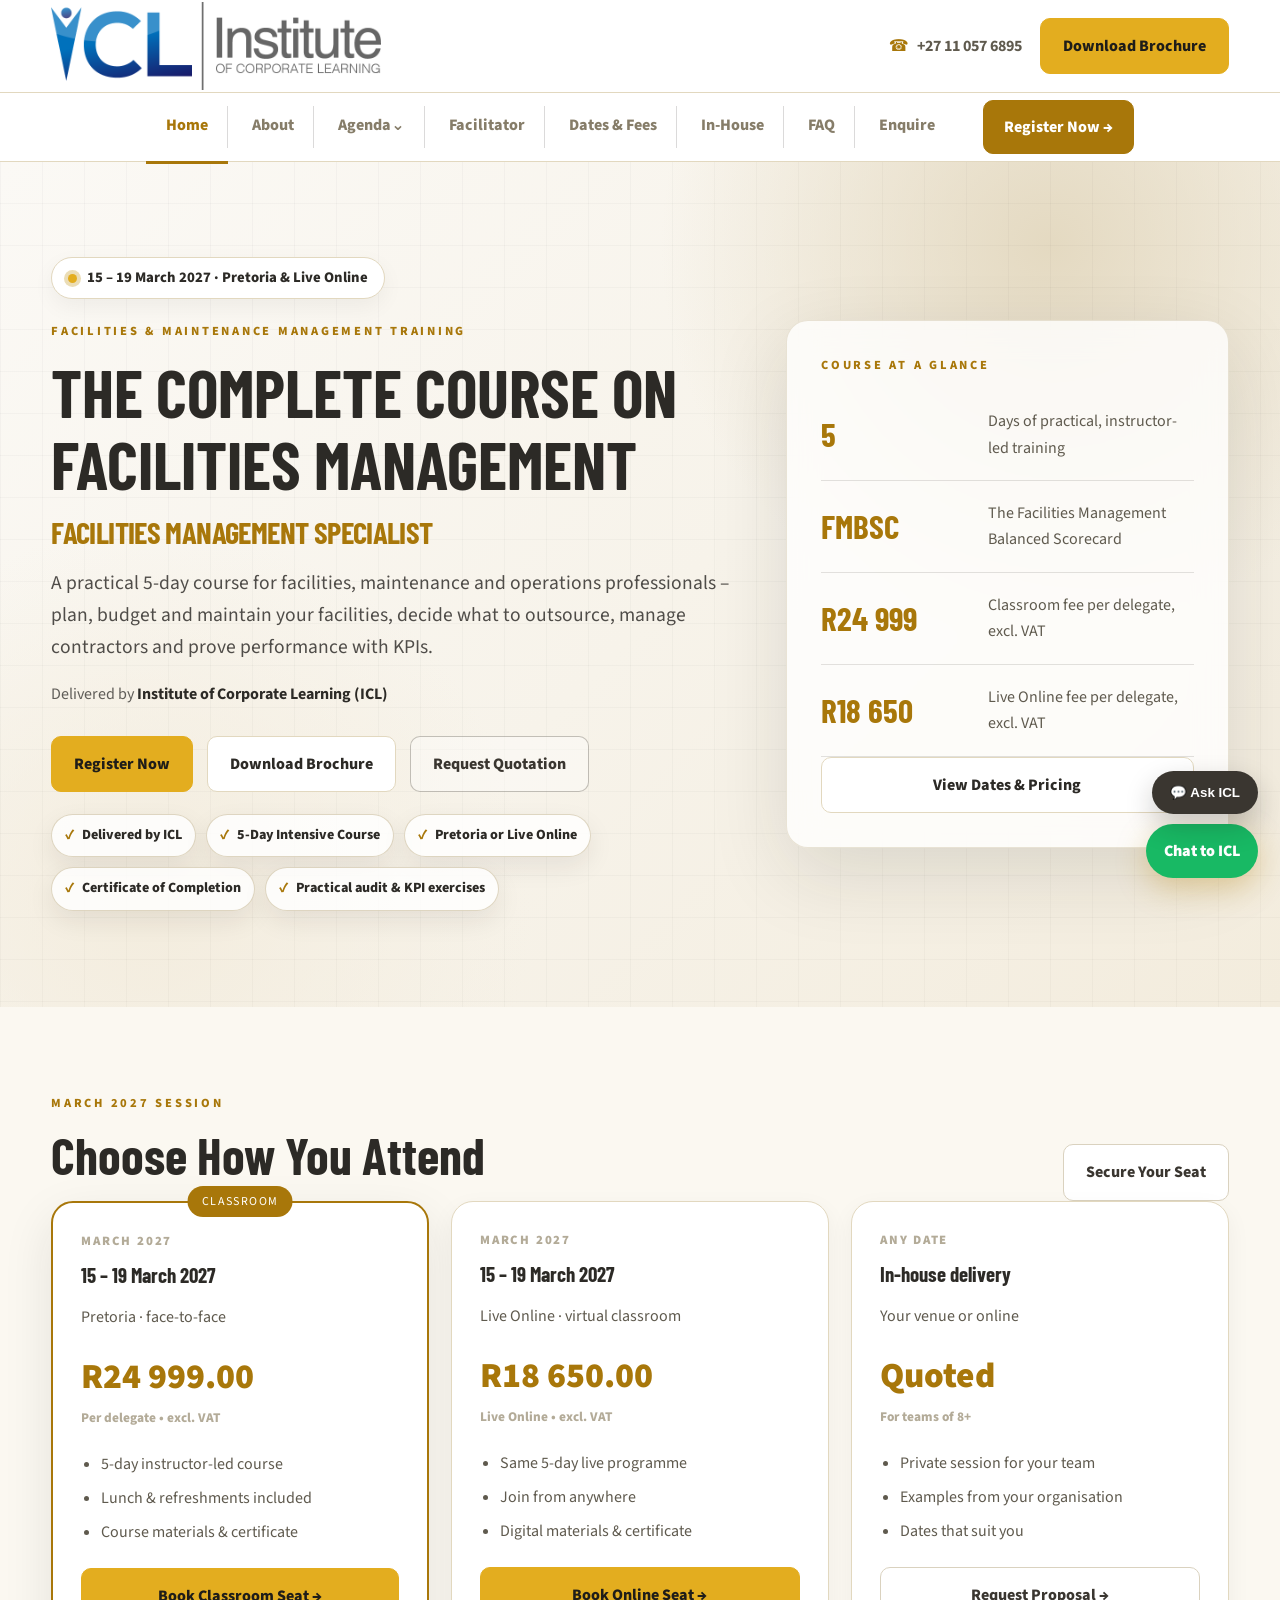
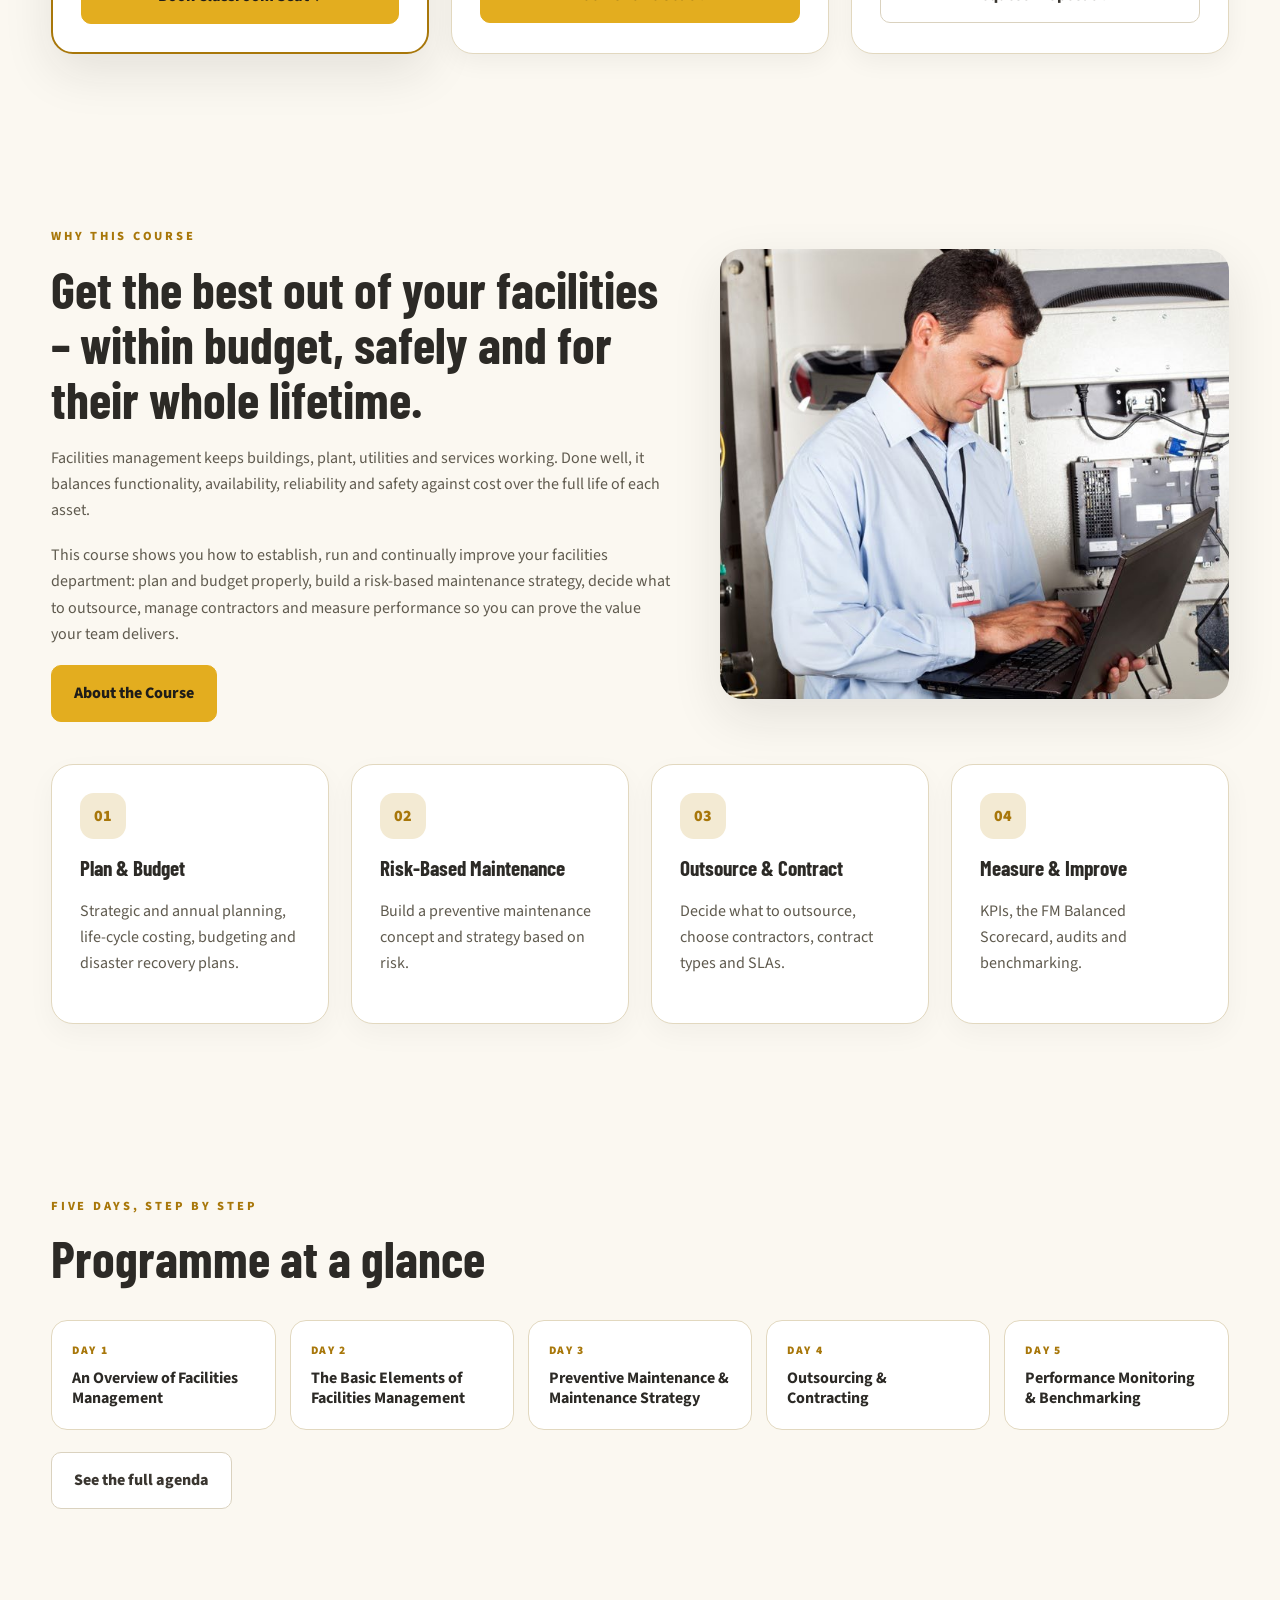
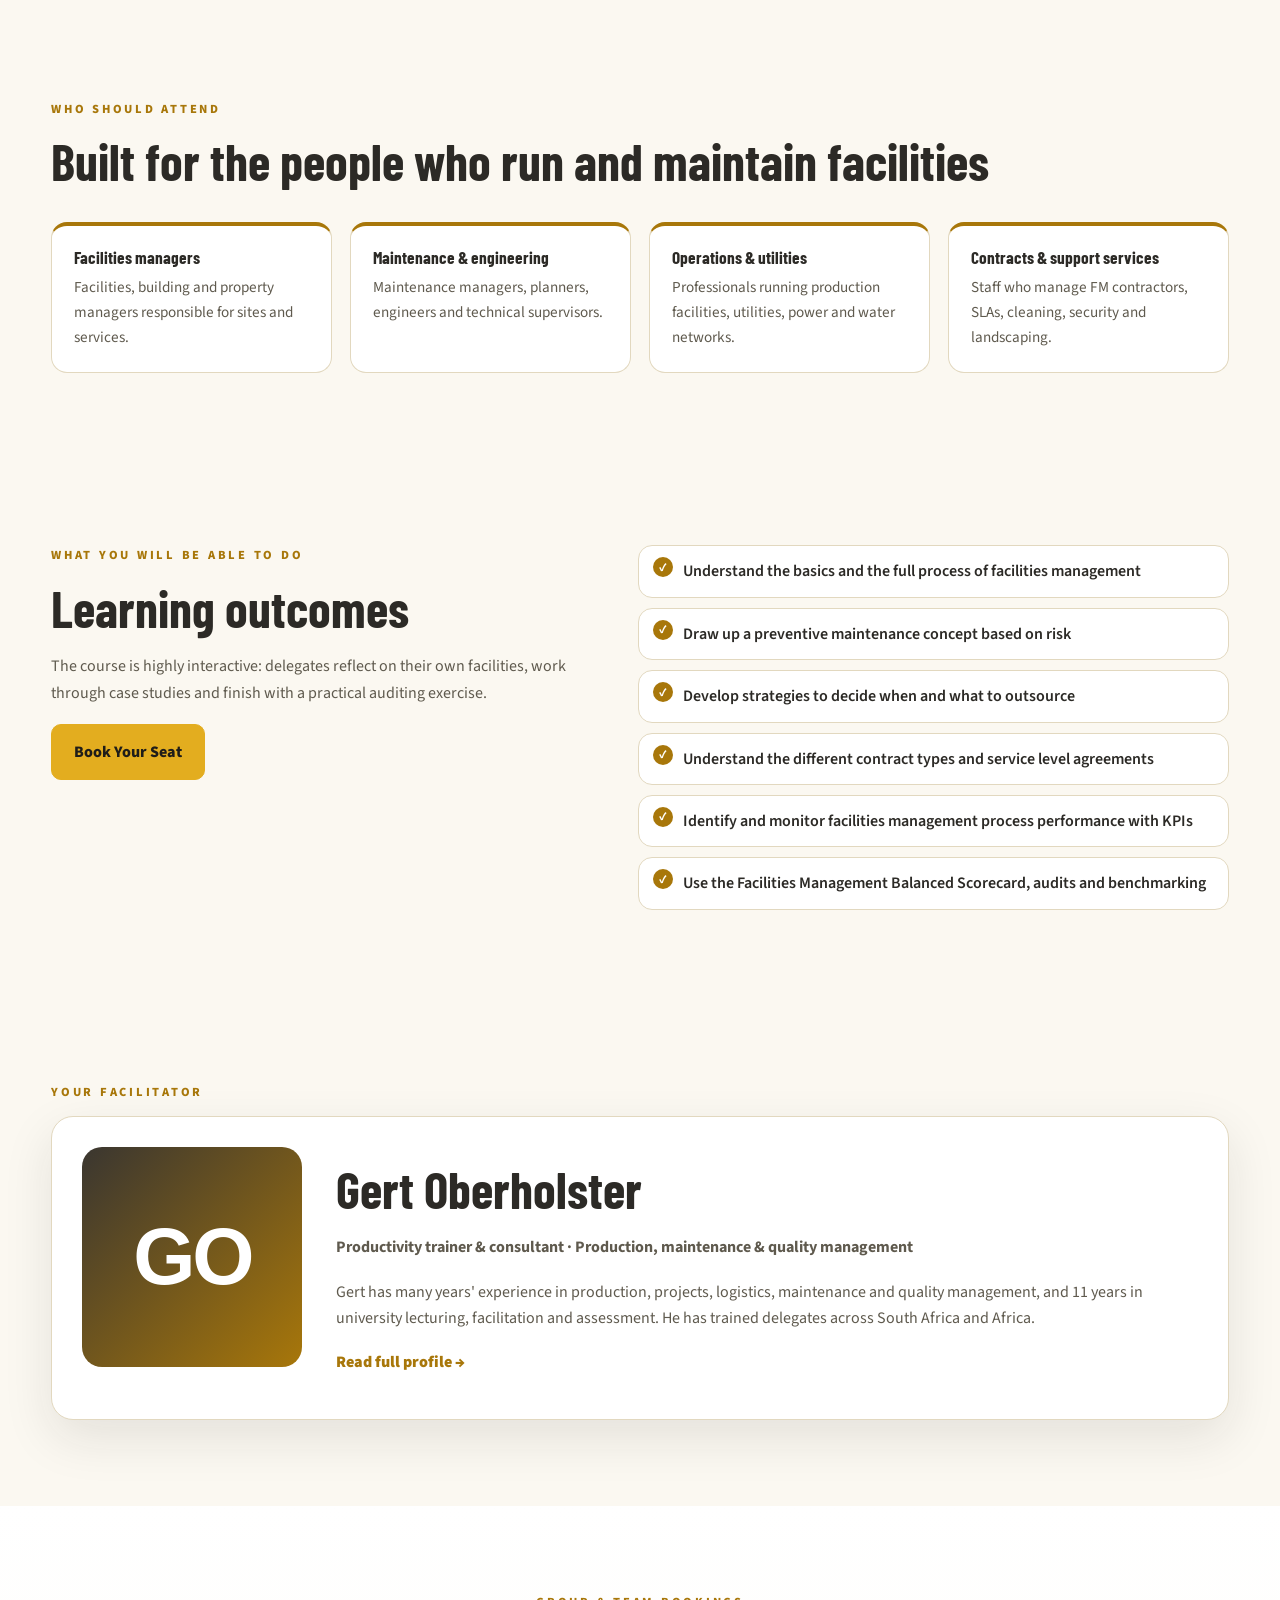
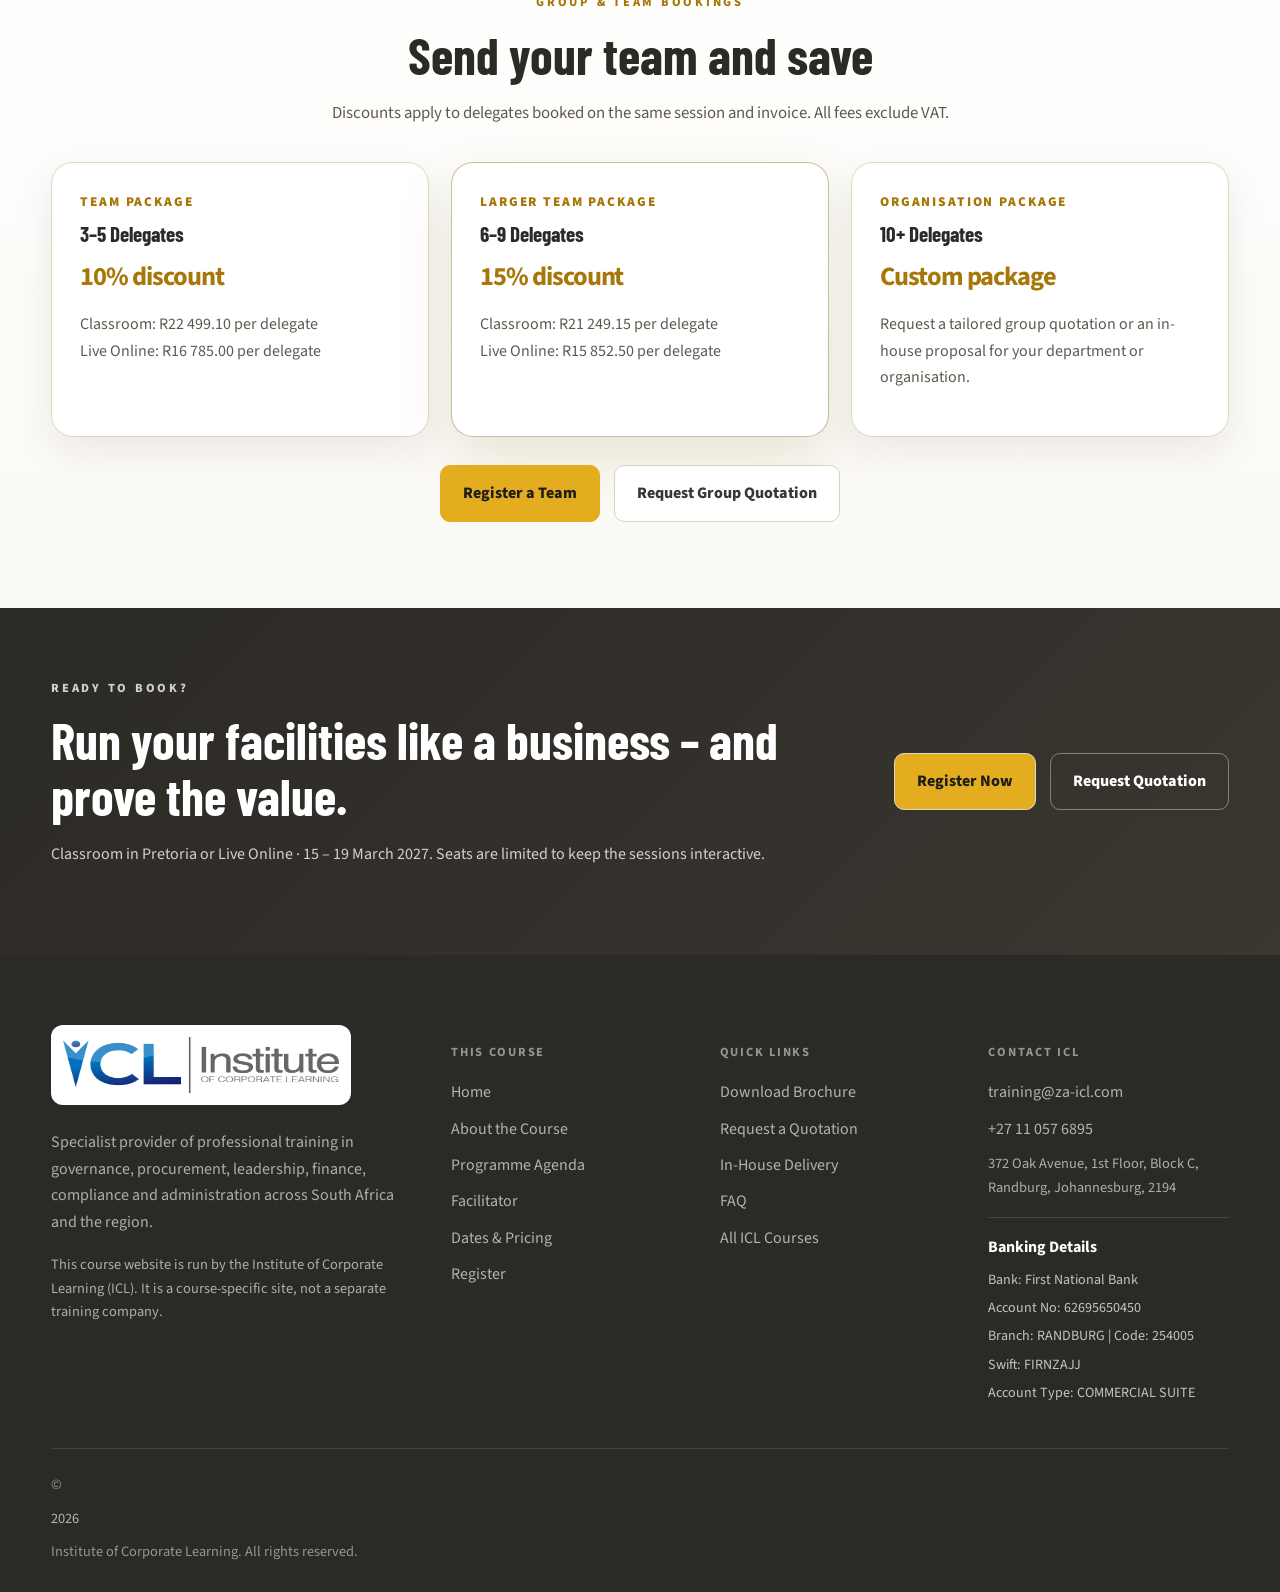
==== commit 7442fe40: "Use the brochure's gold & charcoal theme (Barlow Condensed headings) Co-Authored-By: Claude Opus 5.5" ====
--- a/index.html
+++ b/index.html
@@ -16,11 +16,11 @@
 <meta property="og:type" content="website">
 <meta property="og:url" content="https://facilitiesmanagementtraining.co.za/">
 <meta property="og:image" content="https://facilitiesmanagementtraining.co.za/assets/img/fm-hero.jpg">
-<meta name="theme-color" content="#0F766E">
+<meta name="theme-color" content="#E3AD1F">
 <link rel="icon" href="/assets/img/favicon.svg" type="image/svg+xml">
 <link rel="preconnect" href="https://fonts.googleapis.com">
 <link rel="preconnect" href="https://fonts.gstatic.com" crossorigin>
-<link href="https://fonts.googleapis.com/css2?family=Inter:wght@400;500;600;700;800;900&family=Manrope:wght@700;800&display=swap" rel="stylesheet">
+<link href="https://fonts.googleapis.com/css2?family=Barlow+Condensed:wght@500;600;700&family=Source+Sans+3:wght@400;600;700&display=swap" rel="stylesheet">
 <link rel="stylesheet" href="/assets/css/styles.css">
 <script type="application/ld+json">{"@context": "https://schema.org", "@type": "Course", "name": "Facilities Management Specialist: The Complete Course on Facilities Management", "description": "5-day facilities management course: FM planning, budgeting, risk-based maintenance, outsourcing, SLAs, KPIs and the FM Balanced Scorecard. Pretoria 15\u201319 March 2027 or Live Online. Certificate of Completion.", "provider": {"@type": "Organization", "name": "Institute of Corporate Learning", "sameAs": "https://www.za-icl.com"}, "hasCourseInstance": [{"@type": "CourseInstance", "courseMode": "Onsite", "startDate": "2027-03-15", "endDate": "2027-03-19", "location": {"@type": "Place", "name": "Pretoria", "address": {"@type": "PostalAddress", "addressLocality": "Pretoria", "addressCountry": "ZA"}}, "offers": {"@type": "Offer", "price": 24999, "priceCurrency": "ZAR"}}, {"@type": "CourseInstance", "courseMode": "Online", "startDate": "2027-03-15", "endDate": "2027-03-19", "offers": {"@type": "Offer", "price": 18650, "priceCurrency": "ZAR"}}]}</script>
 </head>
--- a/assets/css/styles.css
+++ b/assets/css/styles.css
@@ -1,12 +1,12 @@
 
 :root{
-  --navy:#0B2F2B; --navy-2:#123C38; --green:#2E8B82; --green-2:#146C63; --green-3:#E8F5F4; --gold:#c8a84d; --grey:#5d6b66; --light:#F4FBFA; --line:#DBE9E8; --white:#fff; --shadow:0 18px 50px rgba(11,47,43,.12); --radius:22px;
+  --navy:#201E1A; --navy-2:#2B2823; --green:#8B6F2E; --green-2:#484338; --green-3:#F5F1E8; --gold:#c8a84d; --grey:#5d6b66; --light:#FBF9F4; --line:#E9E5DB; --white:#fff; --shadow:0 18px 50px rgba(32,30,26,.12); --radius:22px;
 }
 *{box-sizing:border-box} html{scroll-behavior:smooth} body{margin:0;font-family:Inter,Arial,sans-serif;color:var(--navy);background:#fff;line-height:1.65;font-size:16px} a{color:inherit;text-decoration:none} img{max-width:100%;display:block} .container{width:min(1220px,92vw);margin-inline:auto}
  h1,h2,h3{font-family:Manrope,Inter,Arial,sans-serif;line-height:1.08;margin:0 0 18px} h1{font-size:clamp(2.5rem,6vw,5.5rem);letter-spacing:-.06em} h2{font-size:clamp(2rem,4vw,3.55rem);letter-spacing:-.045em} h3{font-size:1.32rem;letter-spacing:-.025em} p{margin:0 0 18px;color:var(--grey)} ul{margin:0;padding-left:20px;color:var(--grey)} li{margin:8px 0}.eyebrow{text-transform:uppercase;letter-spacing:.22em;font-weight:800;color:var(--green);font-size:.78rem;margin-bottom:14px}.center{text-align:center}.muted{color:var(--grey)}.full{width:100%;justify-content:center}.small{font-size:.9rem}.section{padding:86px 0}.section-soft{background:var(--light)}
-.btn{display:inline-flex;align-items:center;justify-content:center;gap:8px;border-radius:10px;padding:14px 22px;font-weight:800;border:1px solid transparent;transition:.2s ease;cursor:pointer;white-space:nowrap}.btn:hover{transform:translateY(-1px);box-shadow:0 12px 28px rgba(8,38,35,.12)}.btn-green{background:var(--green);color:#fff}.btn-dark{background:var(--navy);color:#fff}.btn-light{background:#fff;color:var(--navy);border-color:rgba(255,255,255,.25)}.btn-outline{border-color:rgba(255,255,255,.38);color:#fff;background:transparent}.btn-outline-dark{border-color:#CFDFDD;color:var(--navy);background:#fff}.hero-actions{display:flex;flex-wrap:wrap;gap:14px;margin-top:28px}.delivered{color:#CDD8D7}.delivered strong{color:#fff}
-.site-header{position:sticky;top:0;z-index:50;background:#fff;box-shadow:0 1px 0 var(--line)}.topbar{height:92px;display:flex;align-items:center;justify-content:space-between;gap:20px}.logo img{width:330px;height:auto}.top-actions{display:flex;align-items:center;gap:18px}.phone{font-weight:700;color:var(--grey)}.phone:before{content:'☎';color:var(--green);margin-right:8px}.main-nav{border-top:1px solid var(--line)}.nav-wrap{display:flex;align-items:center;justify-content:center;gap:28px;height:68px}.main-nav ul{display:flex;align-items:center;justify-content:center;gap:4px;margin:0;padding:0;list-style:none}.nav-item{position:relative}.nav-item>a{display:block;padding:22px 14px;font-weight:800;color:#698683;border-bottom:3px solid transparent}.nav-item>a.active,.nav-item>a:hover{color:var(--green);border-color:var(--green)}.nav-cta{padding:13px 20px}.dropdown-menu{position:absolute;top:100%;left:0;background:#fff;min-width:260px;border:1px solid var(--line);border-radius:14px;box-shadow:var(--shadow);padding:10px;display:none}.dropdown:hover .dropdown-menu{display:block}.dropdown-menu a{display:block;padding:12px 14px;border-radius:10px;color:var(--grey);font-weight:700}.dropdown-menu a:hover{background:var(--green-3);color:var(--green)}.menu-toggle{display:none;width:44px;height:44px;border:1px solid var(--line);border-radius:10px;background:#fff}.menu-toggle span{display:block;width:20px;height:2px;background:var(--navy);margin:5px auto}
-.home-hero,.hero{background:radial-gradient(circle at 85% 20%,rgba(15,107,98,.95),rgba(7,61,56,.98) 38%,#061D1B 100%);color:#fff;position:relative;overflow:hidden}.home-hero:before,.hero:before{content:'';position:absolute;inset:0;background-image:linear-gradient(rgba(255,255,255,.03) 1px,transparent 1px),linear-gradient(90deg,rgba(255,255,255,.03) 1px,transparent 1px);background-size:42px 42px;opacity:.45}.hero-grid{position:relative;display:grid;grid-template-columns:1.2fr .78fr;gap:54px;align-items:center;min-height:640px;padding:96px 0}.hero-lead{font-size:1.22rem;max-width:760px;color:rgba(255,255,255,.78)}.glance-card{background:rgba(255,255,255,.10);border:1px solid rgba(255,255,255,.18);backdrop-filter:blur(16px);border-radius:var(--radius);padding:34px;box-shadow:0 30px 80px rgba(0,0,0,.2)}.glance-row{display:grid;grid-template-columns:110px 1fr;gap:18px;align-items:center;border-bottom:1px solid rgba(255,255,255,.14);padding:18px 0}.glance-row strong{font-size:1.8rem;color:#fff}.glance-row span{color:rgba(255,255,255,.75)}.glance-row.small{grid-template-columns:70px 1fr;border-bottom:1px solid var(--line)}.glance-row.small strong{color:var(--green);font-size:1.45rem}.glance-row.small span{color:var(--grey)}.inner-hero .container{position:relative;padding:92px 0 96px}.breadcrumbs{color:rgba(255,255,255,.62);margin-bottom:32px}.inner-hero h1{max-width:960px}.inner-hero .hero-lead{max-width:870px}.split{display:grid;grid-template-columns:.9fr 1fr;gap:56px;align-items:start}.split>p{font-size:1.15rem}.card-grid{display:grid;gap:22px;margin-top:42px}.card-grid.four{grid-template-columns:repeat(4,1fr)}.card-grid.three{grid-template-columns:repeat(3,1fr)}.card{background:#fff;border:1px solid var(--line);border-radius:var(--radius);padding:28px;box-shadow:0 10px 28px rgba(8,38,35,.04)}.card .icon{display:inline-grid;place-items:center;width:46px;height:46px;border-radius:14px;background:var(--green-3);color:var(--green);font-weight:900;margin-bottom:18px}.pill-grid{display:flex;justify-content:center;flex-wrap:wrap;gap:12px;margin-top:30px}.pill-grid.left{justify-content:flex-start}.pill-grid span,.tag-list span{padding:11px 16px;border-radius:999px;background:#fff;border:1px solid var(--line);font-weight:800;color:var(--navy)}.tag-list{display:flex;flex-wrap:wrap;gap:10px;margin-top:22px}.tag-list span{background:var(--green-3);color:var(--green);border-color:#CBE6E3}.title-row{display:flex;align-items:end;justify-content:space-between;gap:24px}.faculty-preview{display:grid;grid-template-columns:1fr 1fr;gap:24px;margin-top:32px}.faculty-card{display:grid;grid-template-columns:190px 1fr;gap:24px;align-items:center;border:1px solid var(--line);border-radius:var(--radius);padding:18px;background:#fff;box-shadow:var(--shadow)}.faculty-card img{border-radius:18px;aspect-ratio:1/1;object-fit:cover}.faculty-card a{color:var(--green);font-weight:900}.cta-band{background:linear-gradient(135deg,var(--green-2),var(--green));color:#fff;padding:70px 0}.cta-band p{color:rgba(255,255,255,.75)}.cta-grid{display:grid;grid-template-columns:1fr auto;gap:40px;align-items:center}.cta-actions{display:flex;gap:14px;flex-wrap:wrap}.dark-panel{background:linear-gradient(135deg,var(--green-2),var(--green));color:#fff;border-radius:var(--radius);padding:46px;display:grid;grid-template-columns:1fr auto;gap:30px;align-items:center}.dark-panel p{color:rgba(255,255,255,.76)}.outcome-grid{display:grid;grid-template-columns:repeat(4,1fr);gap:16px;margin-top:34px}.outcome-grid p{background:#fff;border:1px solid var(--line);border-left:4px solid var(--green);border-radius:16px;padding:18px;margin:0;color:var(--navy);font-weight:700}.stats-row{display:grid;grid-template-columns:repeat(3,1fr);gap:20px;margin-bottom:40px}.stats-row div{border:1px solid var(--line);border-radius:18px;padding:30px;text-align:center;background:#fff}.stats-row strong{display:block;color:var(--green);font-size:3rem;line-height:1}.stats-row span{color:var(--grey);font-weight:700}.tabs{display:flex;gap:12px;margin-bottom:34px}.tab{padding:16px 24px;border:1px solid var(--line);border-radius:12px;background:#fff;font-weight:900;color:var(--grey);cursor:pointer}.tab.active{background:var(--green);color:#fff;border-color:var(--green)}.tab-panel{display:none}.tab-panel.active{display:block}.notice{border-left:5px solid var(--green);background:var(--light);padding:22px 26px;border-radius:0 14px 14px 0;color:var(--grey);font-size:1.1rem;margin:0 0 40px}.agenda-grid{display:grid;grid-template-columns:repeat(2,1fr);gap:24px;margin-top:28px}.agenda-card{border:1px solid var(--line);border-radius:var(--radius);padding:28px;background:#fff}.agenda-card>span{display:inline-block;background:var(--green);color:#fff;font-weight:900;border-radius:8px;padding:6px 10px;text-transform:uppercase;font-size:.75rem;margin-bottom:18px}.capstone{background:linear-gradient(135deg,var(--green-2),var(--green));color:#fff;border-radius:var(--radius);padding:44px}.capstone p{color:rgba(255,255,255,.75)}.facilitator-layout{display:grid;grid-template-columns:360px 1fr;gap:56px;align-items:start}.facilitator-layout.reverse{grid-template-columns:360px 1fr}.profile-side{position:sticky;top:190px;background:#fff;border:1px solid var(--line);border-radius:var(--radius);padding:26px;box-shadow:var(--shadow)}.profile-side img{border-radius:20px;aspect-ratio:1/1;object-fit:cover;margin-bottom:22px}.profile-side p{font-weight:700}.profile-main h2{font-size:clamp(1.9rem,3.2vw,3rem)}.profile-stats{display:grid;grid-template-columns:repeat(4,1fr);gap:14px;margin:28px 0}.profile-stats div{border:1px solid var(--line);border-radius:16px;background:#fff;padding:20px;text-align:center}.profile-stats strong{display:block;color:var(--green);font-size:1.5rem}.profile-stats span{display:block;color:var(--grey);font-size:.84rem;font-weight:700}.experience-list p{border-left:4px solid var(--green);padding:8px 0 8px 18px;color:var(--grey)}.sessions-grid{display:grid;grid-template-columns:repeat(4,1fr);gap:22px}.session-card{position:relative;border:1px solid var(--line);border-radius:var(--radius);background:#fff;padding:28px;box-shadow:0 8px 24px rgba(8,38,35,.05)}.session-card.popular{border:2px solid var(--green);box-shadow:var(--shadow)}.badge{position:absolute;top:-17px;left:50%;transform:translateX(-50%);background:#38B3A7;color:#fff;border-radius:999px;padding:6px 14px;text-transform:uppercase;letter-spacing:.12em;font-size:.75rem}.session-month{display:block;color:#98B3B0;font-weight:900;letter-spacing:.14em;font-size:.8rem;margin-bottom:12px}.session-card h3{font-size:1.3rem}.session-card>strong{display:block;color:var(--green);font-size:2.2rem;margin-top:16px;font-weight:900}.session-card small{display:block;color:#98B3B0;font-weight:800}.session-card ul{margin:22px 0}.pricing-grid{display:grid;grid-template-columns:repeat(3,1fr);gap:24px}.price-card{background:#fff;border:1px solid var(--line);border-radius:var(--radius);padding:30px}.price-card.featured{border:2px solid var(--green);box-shadow:var(--shadow)}.price-card h3{font-size:3rem;color:var(--green)}.faq-layout{display:grid;grid-template-columns:1fr 360px;gap:48px;align-items:start}.faq-item{border-top:1px solid var(--line)}.faq-item button{width:100%;border:0;background:#fff;padding:26px 0;text-align:left;font-weight:900;font-size:1.1rem;color:var(--navy);display:flex;justify-content:space-between;gap:20px;cursor:pointer}.faq-item button span{width:34px;height:34px;border:1px solid #CCDCDA;border-radius:50%;display:grid;place-items:center;flex:0 0 auto}.faq-item>div{display:none;padding:0 0 26px}.faq-item.open>div{display:block}.faq-item.open button span{background:var(--green);color:#fff;border-color:var(--green)}.side-card,.form-card{background:#fff;border:1px solid var(--line);border-radius:var(--radius);padding:30px;box-shadow:var(--shadow)}.side-card.compact{margin-top:24px}.side-card a{margin-top:12px}.side-card hr{border:0;border-top:1px solid var(--line);margin:26px 0}.form-layout{display:grid;grid-template-columns:.85fr 1.15fr;gap:56px;align-items:start}.form-card label{display:block;font-weight:800;margin-bottom:18px;color:var(--navy)}input,select,textarea{width:100%;border:1px solid #CFDFDD;border-radius:10px;padding:14px 14px;margin-top:8px;font:inherit;color:var(--navy);background:#fff}textarea{min-height:130px;resize:vertical}.two-col{display:grid;grid-template-columns:1fr 1fr;gap:18px}.form-section-title{font-weight:900;color:var(--green);text-transform:uppercase;letter-spacing:.12em;font-size:.78rem;margin:22px 0 14px}.checkbox{display:flex!important;align-items:flex-start;gap:10px;font-weight:600!important;color:var(--grey)!important}.checkbox input{width:auto;margin-top:6px}.check-grid{display:grid;grid-template-columns:1fr 1fr;gap:10px}.check-grid label{border:1px solid var(--line);border-radius:12px;padding:12px;margin:0;color:var(--grey)}.check-grid input{width:auto;margin:0 8px 0 0}.form-note{font-size:.9rem;margin-top:18px}.success-message{border:1px solid #B9E4E0;background:var(--green-3);color:var(--green);font-weight:800;border-radius:14px;padding:16px;margin:16px 0}.contact-box,.benefit-list p{background:var(--light);border:1px solid var(--line);border-radius:16px;padding:18px;margin-top:20px}.contact-box a{display:block;color:var(--green);font-weight:900;margin-top:8px}.mini-sessions{display:grid;grid-template-columns:repeat(4,1fr);gap:14px}.date-chip{border:1px solid var(--line);background:#fff;border-radius:16px;padding:18px;text-align:left;cursor:pointer}.date-chip:hover{border-color:var(--green)}.date-chip span{display:block;color:#98B3B0;font-weight:900;letter-spacing:.12em;font-size:.72rem}.date-chip strong{display:block;font-size:1.05rem}.date-chip em{display:block;color:var(--grey);font-style:normal}.site-footer{background:#061D1B;color:#fff;padding:70px 0 28px}.footer-grid{display:grid;grid-template-columns:1.6fr 1fr 1fr 1.1fr;gap:50px}.footer-logo{background:#fff;border-radius:12px;padding:12px;width:300px;margin-bottom:24px}.site-footer p{color:rgba(255,255,255,.62)}.site-footer h4{letter-spacing:.14em;text-transform:uppercase;color:rgba(255,255,255,.5);font-size:.78rem}.site-footer a{display:block;color:rgba(255,255,255,.64);margin:10px 0}.site-footer a:hover{color:#fff}.copyright{border-top:1px solid rgba(255,255,255,.1);margin-top:38px;padding-top:24px;color:rgba(255,255,255,.5);font-size:.9rem}.whatsapp{position:fixed;right:22px;bottom:22px;z-index:60;background:#18B9A9;color:#fff;border-radius:999px;padding:14px 18px;font-weight:900;box-shadow:0 10px 30px rgba(24,185,169,.35)}
+.btn{display:inline-flex;align-items:center;justify-content:center;gap:8px;border-radius:10px;padding:14px 22px;font-weight:800;border:1px solid transparent;transition:.2s ease;cursor:pointer;white-space:nowrap}.btn:hover{transform:translateY(-1px);box-shadow:0 12px 28px rgba(26,24,20,.12)}.btn-green{background:var(--green);color:#fff}.btn-dark{background:var(--navy);color:#fff}.btn-light{background:#fff;color:var(--navy);border-color:rgba(255,255,255,.25)}.btn-outline{border-color:rgba(255,255,255,.38);color:#fff;background:transparent}.btn-outline-dark{border-color:#DFDACF;color:var(--navy);background:#fff}.hero-actions{display:flex;flex-wrap:wrap;gap:14px;margin-top:28px}.delivered{color:#D8D5CD}.delivered strong{color:#fff}
+.site-header{position:sticky;top:0;z-index:50;background:#fff;box-shadow:0 1px 0 var(--line)}.topbar{height:92px;display:flex;align-items:center;justify-content:space-between;gap:20px}.logo img{width:330px;height:auto}.top-actions{display:flex;align-items:center;gap:18px}.phone{font-weight:700;color:var(--grey)}.phone:before{content:'☎';color:var(--green);margin-right:8px}.main-nav{border-top:1px solid var(--line)}.nav-wrap{display:flex;align-items:center;justify-content:center;gap:28px;height:68px}.main-nav ul{display:flex;align-items:center;justify-content:center;gap:4px;margin:0;padding:0;list-style:none}.nav-item{position:relative}.nav-item>a{display:block;padding:22px 14px;font-weight:800;color:#867D69;border-bottom:3px solid transparent}.nav-item>a.active,.nav-item>a:hover{color:var(--green);border-color:var(--green)}.nav-cta{padding:13px 20px}.dropdown-menu{position:absolute;top:100%;left:0;background:#fff;min-width:260px;border:1px solid var(--line);border-radius:14px;box-shadow:var(--shadow);padding:10px;display:none}.dropdown:hover .dropdown-menu{display:block}.dropdown-menu a{display:block;padding:12px 14px;border-radius:10px;color:var(--grey);font-weight:700}.dropdown-menu a:hover{background:var(--green-3);color:var(--green)}.menu-toggle{display:none;width:44px;height:44px;border:1px solid var(--line);border-radius:10px;background:#fff}.menu-toggle span{display:block;width:20px;height:2px;background:var(--navy);margin:5px auto}
+.home-hero,.hero{background:radial-gradient(circle at 85% 20%,rgba(69,64,53,.95),rgba(39,36,29,.98) 38%,#14120F 100%);color:#fff;position:relative;overflow:hidden}.home-hero:before,.hero:before{content:'';position:absolute;inset:0;background-image:linear-gradient(rgba(255,255,255,.03) 1px,transparent 1px),linear-gradient(90deg,rgba(255,255,255,.03) 1px,transparent 1px);background-size:42px 42px;opacity:.45}.hero-grid{position:relative;display:grid;grid-template-columns:1.2fr .78fr;gap:54px;align-items:center;min-height:640px;padding:96px 0}.hero-lead{font-size:1.22rem;max-width:760px;color:rgba(255,255,255,.78)}.glance-card{background:rgba(255,255,255,.10);border:1px solid rgba(255,255,255,.18);backdrop-filter:blur(16px);border-radius:var(--radius);padding:34px;box-shadow:0 30px 80px rgba(0,0,0,.2)}.glance-row{display:grid;grid-template-columns:110px 1fr;gap:18px;align-items:center;border-bottom:1px solid rgba(255,255,255,.14);padding:18px 0}.glance-row strong{font-size:1.8rem;color:#fff}.glance-row span{color:rgba(255,255,255,.75)}.glance-row.small{grid-template-columns:70px 1fr;border-bottom:1px solid var(--line)}.glance-row.small strong{color:var(--green);font-size:1.45rem}.glance-row.small span{color:var(--grey)}.inner-hero .container{position:relative;padding:92px 0 96px}.breadcrumbs{color:rgba(255,255,255,.62);margin-bottom:32px}.inner-hero h1{max-width:960px}.inner-hero .hero-lead{max-width:870px}.split{display:grid;grid-template-columns:.9fr 1fr;gap:56px;align-items:start}.split>p{font-size:1.15rem}.card-grid{display:grid;gap:22px;margin-top:42px}.card-grid.four{grid-template-columns:repeat(4,1fr)}.card-grid.three{grid-template-columns:repeat(3,1fr)}.card{background:#fff;border:1px solid var(--line);border-radius:var(--radius);padding:28px;box-shadow:0 10px 28px rgba(26,24,20,.04)}.card .icon{display:inline-grid;place-items:center;width:46px;height:46px;border-radius:14px;background:var(--green-3);color:var(--green);font-weight:900;margin-bottom:18px}.pill-grid{display:flex;justify-content:center;flex-wrap:wrap;gap:12px;margin-top:30px}.pill-grid.left{justify-content:flex-start}.pill-grid span,.tag-list span{padding:11px 16px;border-radius:999px;background:#fff;border:1px solid var(--line);font-weight:800;color:var(--navy)}.tag-list{display:flex;flex-wrap:wrap;gap:10px;margin-top:22px}.tag-list span{background:var(--green-3);color:var(--green);border-color:#E6DECB}.title-row{display:flex;align-items:end;justify-content:space-between;gap:24px}.faculty-preview{display:grid;grid-template-columns:1fr 1fr;gap:24px;margin-top:32px}.faculty-card{display:grid;grid-template-columns:190px 1fr;gap:24px;align-items:center;border:1px solid var(--line);border-radius:var(--radius);padding:18px;background:#fff;box-shadow:var(--shadow)}.faculty-card img{border-radius:18px;aspect-ratio:1/1;object-fit:cover}.faculty-card a{color:var(--green);font-weight:900}.cta-band{background:linear-gradient(135deg,var(--green-2),var(--green));color:#fff;padding:70px 0}.cta-band p{color:rgba(255,255,255,.75)}.cta-grid{display:grid;grid-template-columns:1fr auto;gap:40px;align-items:center}.cta-actions{display:flex;gap:14px;flex-wrap:wrap}.dark-panel{background:linear-gradient(135deg,var(--green-2),var(--green));color:#fff;border-radius:var(--radius);padding:46px;display:grid;grid-template-columns:1fr auto;gap:30px;align-items:center}.dark-panel p{color:rgba(255,255,255,.76)}.outcome-grid{display:grid;grid-template-columns:repeat(4,1fr);gap:16px;margin-top:34px}.outcome-grid p{background:#fff;border:1px solid var(--line);border-left:4px solid var(--green);border-radius:16px;padding:18px;margin:0;color:var(--navy);font-weight:700}.stats-row{display:grid;grid-template-columns:repeat(3,1fr);gap:20px;margin-bottom:40px}.stats-row div{border:1px solid var(--line);border-radius:18px;padding:30px;text-align:center;background:#fff}.stats-row strong{display:block;color:var(--green);font-size:3rem;line-height:1}.stats-row span{color:var(--grey);font-weight:700}.tabs{display:flex;gap:12px;margin-bottom:34px}.tab{padding:16px 24px;border:1px solid var(--line);border-radius:12px;background:#fff;font-weight:900;color:var(--grey);cursor:pointer}.tab.active{background:var(--green);color:#fff;border-color:var(--green)}.tab-panel{display:none}.tab-panel.active{display:block}.notice{border-left:5px solid var(--green);background:var(--light);padding:22px 26px;border-radius:0 14px 14px 0;color:var(--grey);font-size:1.1rem;margin:0 0 40px}.agenda-grid{display:grid;grid-template-columns:repeat(2,1fr);gap:24px;margin-top:28px}.agenda-card{border:1px solid var(--line);border-radius:var(--radius);padding:28px;background:#fff}.agenda-card>span{display:inline-block;background:var(--green);color:#fff;font-weight:900;border-radius:8px;padding:6px 10px;text-transform:uppercase;font-size:.75rem;margin-bottom:18px}.capstone{background:linear-gradient(135deg,var(--green-2),var(--green));color:#fff;border-radius:var(--radius);padding:44px}.capstone p{color:rgba(255,255,255,.75)}.facilitator-layout{display:grid;grid-template-columns:360px 1fr;gap:56px;align-items:start}.facilitator-layout.reverse{grid-template-columns:360px 1fr}.profile-side{position:sticky;top:190px;background:#fff;border:1px solid var(--line);border-radius:var(--radius);padding:26px;box-shadow:var(--shadow)}.profile-side img{border-radius:20px;aspect-ratio:1/1;object-fit:cover;margin-bottom:22px}.profile-side p{font-weight:700}.profile-main h2{font-size:clamp(1.9rem,3.2vw,3rem)}.profile-stats{display:grid;grid-template-columns:repeat(4,1fr);gap:14px;margin:28px 0}.profile-stats div{border:1px solid var(--line);border-radius:16px;background:#fff;padding:20px;text-align:center}.profile-stats strong{display:block;color:var(--green);font-size:1.5rem}.profile-stats span{display:block;color:var(--grey);font-size:.84rem;font-weight:700}.experience-list p{border-left:4px solid var(--green);padding:8px 0 8px 18px;color:var(--grey)}.sessions-grid{display:grid;grid-template-columns:repeat(4,1fr);gap:22px}.session-card{position:relative;border:1px solid var(--line);border-radius:var(--radius);background:#fff;padding:28px;box-shadow:0 8px 24px rgba(26,24,20,.05)}.session-card.popular{border:2px solid var(--green);box-shadow:var(--shadow)}.badge{position:absolute;top:-17px;left:50%;transform:translateX(-50%);background:#B38E38;color:#fff;border-radius:999px;padding:6px 14px;text-transform:uppercase;letter-spacing:.12em;font-size:.75rem}.session-month{display:block;color:#B3AB98;font-weight:900;letter-spacing:.14em;font-size:.8rem;margin-bottom:12px}.session-card h3{font-size:1.3rem}.session-card>strong{display:block;color:var(--green);font-size:2.2rem;margin-top:16px;font-weight:900}.session-card small{display:block;color:#B3AB98;font-weight:800}.session-card ul{margin:22px 0}.pricing-grid{display:grid;grid-template-columns:repeat(3,1fr);gap:24px}.price-card{background:#fff;border:1px solid var(--line);border-radius:var(--radius);padding:30px}.price-card.featured{border:2px solid var(--green);box-shadow:var(--shadow)}.price-card h3{font-size:3rem;color:var(--green)}.faq-layout{display:grid;grid-template-columns:1fr 360px;gap:48px;align-items:start}.faq-item{border-top:1px solid var(--line)}.faq-item button{width:100%;border:0;background:#fff;padding:26px 0;text-align:left;font-weight:900;font-size:1.1rem;color:var(--navy);display:flex;justify-content:space-between;gap:20px;cursor:pointer}.faq-item button span{width:34px;height:34px;border:1px solid #DCD7CC;border-radius:50%;display:grid;place-items:center;flex:0 0 auto}.faq-item>div{display:none;padding:0 0 26px}.faq-item.open>div{display:block}.faq-item.open button span{background:var(--green);color:#fff;border-color:var(--green)}.side-card,.form-card{background:#fff;border:1px solid var(--line);border-radius:var(--radius);padding:30px;box-shadow:var(--shadow)}.side-card.compact{margin-top:24px}.side-card a{margin-top:12px}.side-card hr{border:0;border-top:1px solid var(--line);margin:26px 0}.form-layout{display:grid;grid-template-columns:.85fr 1.15fr;gap:56px;align-items:start}.form-card label{display:block;font-weight:800;margin-bottom:18px;color:var(--navy)}input,select,textarea{width:100%;border:1px solid #DFDACF;border-radius:10px;padding:14px 14px;margin-top:8px;font:inherit;color:var(--navy);background:#fff}textarea{min-height:130px;resize:vertical}.two-col{display:grid;grid-template-columns:1fr 1fr;gap:18px}.form-section-title{font-weight:900;color:var(--green);text-transform:uppercase;letter-spacing:.12em;font-size:.78rem;margin:22px 0 14px}.checkbox{display:flex!important;align-items:flex-start;gap:10px;font-weight:600!important;color:var(--grey)!important}.checkbox input{width:auto;margin-top:6px}.check-grid{display:grid;grid-template-columns:1fr 1fr;gap:10px}.check-grid label{border:1px solid var(--line);border-radius:12px;padding:12px;margin:0;color:var(--grey)}.check-grid input{width:auto;margin:0 8px 0 0}.form-note{font-size:.9rem;margin-top:18px}.success-message{border:1px solid #E4D7B9;background:var(--green-3);color:var(--green);font-weight:800;border-radius:14px;padding:16px;margin:16px 0}.contact-box,.benefit-list p{background:var(--light);border:1px solid var(--line);border-radius:16px;padding:18px;margin-top:20px}.contact-box a{display:block;color:var(--green);font-weight:900;margin-top:8px}.mini-sessions{display:grid;grid-template-columns:repeat(4,1fr);gap:14px}.date-chip{border:1px solid var(--line);background:#fff;border-radius:16px;padding:18px;text-align:left;cursor:pointer}.date-chip:hover{border-color:var(--green)}.date-chip span{display:block;color:#B3AB98;font-weight:900;letter-spacing:.12em;font-size:.72rem}.date-chip strong{display:block;font-size:1.05rem}.date-chip em{display:block;color:var(--grey);font-style:normal}.site-footer{background:#14120F;color:#fff;padding:70px 0 28px}.footer-grid{display:grid;grid-template-columns:1.6fr 1fr 1fr 1.1fr;gap:50px}.footer-logo{background:#fff;border-radius:12px;padding:12px;width:300px;margin-bottom:24px}.site-footer p{color:rgba(255,255,255,.62)}.site-footer h4{letter-spacing:.14em;text-transform:uppercase;color:rgba(255,255,255,.5);font-size:.78rem}.site-footer a{display:block;color:rgba(255,255,255,.64);margin:10px 0}.site-footer a:hover{color:#fff}.copyright{border-top:1px solid rgba(255,255,255,.1);margin-top:38px;padding-top:24px;color:rgba(255,255,255,.5);font-size:.9rem}.whatsapp{position:fixed;right:22px;bottom:22px;z-index:60;background:#B98918;color:#fff;border-radius:999px;padding:14px 18px;font-weight:900;box-shadow:0 10px 30px rgba(185,137,24,.35)}
 @media (max-width:1050px){.card-grid.four,.sessions-grid{grid-template-columns:repeat(2,1fr)}.hero-grid,.split,.form-layout,.facilitator-layout,.faq-layout,.cta-grid,.dark-panel{grid-template-columns:1fr}.profile-side{position:relative;top:0}.outcome-grid,.profile-stats{grid-template-columns:repeat(2,1fr)}.mini-sessions{grid-template-columns:repeat(2,1fr)}.nav-wrap{justify-content:space-between}.main-nav ul{justify-content:flex-start;overflow:auto}.logo img{width:240px}}
 @media (max-width:760px){h1{font-size:2.55rem}.section{padding:58px 0}.topbar{height:auto;padding:16px 0}.top-actions .phone,.top-actions>.btn{display:none}.menu-toggle{display:block}.main-nav{display:none}.main-nav.open{display:block}.nav-wrap{height:auto;display:block;padding:10px 0}.main-nav ul{display:block}.nav-item>a{padding:14px 0}.dropdown-menu{position:static;box-shadow:none;border:0;display:block}.nav-cta{width:100%;margin:12px 0 20px}.hero-grid{min-height:auto;padding:72px 0}.glance-card{padding:24px}.glance-row{grid-template-columns:85px 1fr}.faculty-preview,.card-grid.three,.card-grid.four,.agenda-grid,.sessions-grid,.pricing-grid,.footer-grid,.two-col,.check-grid,.mini-sessions{grid-template-columns:1fr}.faculty-card{grid-template-columns:1fr}.faculty-card img{width:100%}.title-row{display:block}.tabs{display:block}.tab{width:100%;margin-bottom:10px}.outcome-grid,.profile-stats{grid-template-columns:1fr}.home-hero .hero-actions .btn,.inner-hero .hero-actions .btn{width:100%}.cta-actions .btn{width:100%}}
 
@@ -21,47 +21,47 @@
 
 /* Banking details */
 .bank-card{background:#fff;border:1px solid var(--line);border-radius:var(--radius);padding:28px;box-shadow:var(--shadow);margin-top:24px}
-.bank-card h3{margin-bottom:18px}.bank-grid{display:grid;grid-template-columns:repeat(3,1fr);gap:14px;margin-bottom:18px}.bank-grid.single{grid-template-columns:1fr}.bank-grid div{background:var(--light);border:1px solid var(--line);border-radius:14px;padding:14px}.bank-grid span{display:block;color:#98B3B0;font-size:.78rem;text-transform:uppercase;letter-spacing:.1em;font-weight:900;margin-bottom:4px}.bank-grid strong{display:block;color:var(--navy);font-size:.96rem}.bank-mini{margin-top:18px;border-top:1px solid rgba(255,255,255,.13);padding-top:16px}.bank-mini strong{display:block;color:#fff;margin-bottom:8px}.bank-mini span{font-size:.88rem;margin:5px 0;color:rgba(255,255,255,.66)}.enquiry-bank{box-shadow:none}
+.bank-card h3{margin-bottom:18px}.bank-grid{display:grid;grid-template-columns:repeat(3,1fr);gap:14px;margin-bottom:18px}.bank-grid.single{grid-template-columns:1fr}.bank-grid div{background:var(--light);border:1px solid var(--line);border-radius:14px;padding:14px}.bank-grid span{display:block;color:#B3AB98;font-size:.78rem;text-transform:uppercase;letter-spacing:.1em;font-weight:900;margin-bottom:4px}.bank-grid strong{display:block;color:var(--navy);font-size:.96rem}.bank-mini{margin-top:18px;border-top:1px solid rgba(255,255,255,.13);padding-top:16px}.bank-mini strong{display:block;color:#fff;margin-bottom:8px}.bank-mini span{font-size:.88rem;margin:5px 0;color:rgba(255,255,255,.66)}.enquiry-bank{box-shadow:none}
 
 /* Chatbot */
-.chatbot{position:fixed;right:22px;bottom:86px;z-index:70}.chatbot-toggle{border:0;background:var(--navy);color:#fff;border-radius:999px;padding:14px 18px;font-weight:900;box-shadow:0 12px 28px rgba(8,38,35,.22);cursor:pointer}.chatbot-panel{position:absolute;right:0;bottom:58px;width:min(360px,calc(100vw - 44px));background:#fff;border:1px solid var(--line);border-radius:18px;box-shadow:0 20px 60px rgba(8,38,35,.22);overflow:hidden}.chatbot-head{display:flex;justify-content:space-between;align-items:center;background:var(--navy);color:#fff;padding:16px 18px}.chatbot-close{border:0;background:transparent;color:#fff;font-size:1.5rem;line-height:1;cursor:pointer}.chatbot-body{padding:18px}.bot-message{background:var(--light);border:1px solid var(--line);border-radius:14px;padding:12px;margin:0 0 14px;color:var(--grey)}.bot-message-answer{color:var(--navy);line-height:1.55}.bot-message a{color:var(--green);font-weight:900}.chatbot-replies{display:grid;grid-template-columns:1fr 1fr;gap:8px}.chatbot-replies button{border:1px solid var(--line);background:#fff;border-radius:12px;padding:10px;font-weight:800;color:var(--navy);cursor:pointer;text-align:left}.chatbot-replies button:hover{border-color:var(--green);color:var(--green)}.chatbot-answer{margin-top:12px}
+.chatbot{position:fixed;right:22px;bottom:86px;z-index:70}.chatbot-toggle{border:0;background:var(--navy);color:#fff;border-radius:999px;padding:14px 18px;font-weight:900;box-shadow:0 12px 28px rgba(26,24,20,.22);cursor:pointer}.chatbot-panel{position:absolute;right:0;bottom:58px;width:min(360px,calc(100vw - 44px));background:#fff;border:1px solid var(--line);border-radius:18px;box-shadow:0 20px 60px rgba(26,24,20,.22);overflow:hidden}.chatbot-head{display:flex;justify-content:space-between;align-items:center;background:var(--navy);color:#fff;padding:16px 18px}.chatbot-close{border:0;background:transparent;color:#fff;font-size:1.5rem;line-height:1;cursor:pointer}.chatbot-body{padding:18px}.bot-message{background:var(--light);border:1px solid var(--line);border-radius:14px;padding:12px;margin:0 0 14px;color:var(--grey)}.bot-message-answer{color:var(--navy);line-height:1.55}.bot-message a{color:var(--green);font-weight:900}.chatbot-replies{display:grid;grid-template-columns:1fr 1fr;gap:8px}.chatbot-replies button{border:1px solid var(--line);background:#fff;border-radius:12px;padding:10px;font-weight:800;color:var(--navy);cursor:pointer;text-align:left}.chatbot-replies button:hover{border-color:var(--green);color:var(--green)}.chatbot-answer{margin-top:12px}
 @media (max-width:760px){.bank-grid{grid-template-columns:1fr}.chatbot{right:14px;bottom:78px}.chatbot-panel{right:-2px}}
 
 /* ICL Blue-first colour system override */
 :root{
-  --navy:#1D4743;
-  --navy-2:#143A36;
-  --icl-blue:#008F81;
-  --icl-blue-dark:#006B60;
-  --icl-light-blue:#E7FCFA;
-  --icl-cyan:#8EFFF4;
-  --esg-green:#0F6B62;
-  --esg-green-dark:#073D38;
-  --esg-green-soft:#E9F5F4;
+  --navy:#36332E;
+  --navy-2:#2A2824;
+  --icl-blue:#544C3B;
+  --icl-blue-dark:#3F392C;
+  --icl-light-blue:#FCF6E7;
+  --icl-cyan:#FFDD8E;
+  --esg-green:#454035;
+  --esg-green-dark:#27241D;
+  --esg-green-soft:#F5F1E9;
 
   /* Existing variable names retained for compatibility with all pages */
   --green:var(--icl-blue);
   --green-2:var(--icl-blue-dark);
   --green-3:var(--icl-light-blue);
   --gold:var(--icl-cyan);
-  --grey:#668582;
-  --light:#F5F7F7;
-  --line:#E5EFEE;
+  --grey:#857C66;
+  --light:#F7F6F5;
+  --line:#EFECE5;
 }
 
 /* Large brand areas now follow ICL navy/blue; ESG green is used only as an accent. */
 .home-hero,
 .hero{
   background:
-    radial-gradient(circle at 88% 12%, rgba(142,255,244,.28), transparent 34%),
-    linear-gradient(135deg, #1D4743 0%, #008F81 62%, #006B60 100%) !important;
+    radial-gradient(circle at 88% 12%, rgba(255,221,142,.28), transparent 34%),
+    linear-gradient(135deg, #36332E 0%, #544C3B 62%, #3F392C 100%) !important;
 }
 .cta-band,
 .dark-panel,
 .capstone{
-  background:linear-gradient(135deg, #1D4743 0%, #008F81 100%) !important;
-}
-.site-footer{background:#1D4743 !important;}
+  background:linear-gradient(135deg, #36332E 0%, #544C3B 100%) !important;
+}
+.site-footer{background:#36332E !important;}
 
 /* Primary interface actions use ICL blue. */
 .btn-green,
@@ -69,19 +69,19 @@
 .agenda-card>span,
 .price-table th,
 .chatbot-toggle{
-  background:#008F81 !important;
+  background:#544C3B !important;
   color:#fff !important;
-  border-color:#008F81 !important;
+  border-color:#544C3B !important;
 }
 .btn-green:hover,
-.btn-dark:hover{box-shadow:0 12px 28px rgba(0,143,129,.22)}
+.btn-dark:hover{box-shadow:0 12px 28px rgba(84,76,59,.22)}
 .nav-item>a.active,
 .nav-item>a:hover{
-  color:#008F81 !important;
-  border-color:#008F81 !important;
-}
-.dropdown-menu a:hover{background:#E7FCFA !important;color:#008F81 !important;}
-.phone:before{color:#008F81 !important;}
+  color:#544C3B !important;
+  border-color:#544C3B !important;
+}
+.dropdown-menu a:hover{background:#FCF6E7 !important;color:#544C3B !important;}
+.phone:before{color:#544C3B !important;}
 
 /* ESG accent treatment: small labels, checkmarks, icons and sustainability cues. */
 .eyebrow,
@@ -93,44 +93,44 @@
 .contact-box a,
 .faculty-card a,
 .bot-message a{
-  color:#0F6B62 !important;
+  color:#454035 !important;
 }
 .card .icon{
-  background:#E9F5F4 !important;
+  background:#F5F1E9 !important;
 }
 .tag-list span{
-  background:#E9F5F4 !important;
-  color:#0F6B62 !important;
-  border-color:#CBE6E3 !important;
+  background:#F5F1E9 !important;
+  color:#454035 !important;
+  border-color:#E6DECB !important;
 }
 .outcome-grid p,
 .experience-list p,
 .notice{
-  border-left-color:#0F6B62 !important;
+  border-left-color:#454035 !important;
 }
 .session-card.popular,
 .price-card.featured{
-  border-color:#008F81 !important;
+  border-color:#544C3B !important;
 }
 .badge,
 .success-message,
 .whatsapp{
-  background:#0F6B62 !important;
+  background:#454035 !important;
   color:#fff !important;
 }
 .success-message{
-  border-color:#CBE6E3 !important;
+  border-color:#E6DECB !important;
 }
 .faq-item.open button span{
-  background:#008F81 !important;
-  border-color:#008F81 !important;
+  background:#544C3B !important;
+  border-color:#544C3B !important;
 }
 .date-chip:hover,
 .chatbot-replies button:hover{
-  border-color:#008F81 !important;
-  color:#008F81 !important;
-}
-.chatbot-head{background:#1D4743 !important;}
+  border-color:#544C3B !important;
+  color:#544C3B !important;
+}
+.chatbot-head{background:#36332E !important;}
 
 /* Footer banking details remain readable on navy. */
 .bank-mini strong{color:#fff !important;}
@@ -141,19 +141,19 @@
    teal accents and restrained gold highlights. ICL remains the provider, but the
    site identity now leads with ESG rather than corporate-blue branding. */
 :root{
-  --forest:#102B28;
-  --forest-2:#0B3D38;
-  --leaf:#1F7A71;
-  --leaf-2:#2E9B90;
-  --mint:#EAF7F6;
-  --mint-2:#DDF3F1;
-  --sage:#BFE3DF;
-  --teal:#0E7A6F;
+  --forest:#201E1B;
+  --forest-2:#282620;
+  --leaf:#554F44;
+  --leaf-2:#9B7A2E;
+  --mint:#F7F3EA;
+  --mint-2:#F3ECDD;
+  --sage:#E3D8BF;
+  --teal:#4E473A;
   --cream:#FFFCF2;
   --gold:#C8A45D;
   --grey:#65746B;
-  --light:#F5FBFA;
-  --line:#D9E9E7;
+  --light:#FBF9F5;
+  --line:#E9E4D9;
   --navy:var(--forest);
   --navy-2:var(--forest-2);
   --green:var(--leaf);
@@ -166,7 +166,7 @@
   --esg-green:var(--leaf);
   --esg-green-dark:var(--forest-2);
   --esg-green-soft:var(--mint);
-  --shadow:0 18px 50px rgba(16,43,40,.10);
+  --shadow:0 18px 50px rgba(32,30,27,.10);
 }
 body{color:var(--forest);background:#fff;}
 .eyebrow{color:var(--teal) !important;}
@@ -182,39 +182,39 @@
 .home-hero,.hero{
   color:var(--forest) !important;
   background:
-    radial-gradient(circle at 82% 10%, rgba(191,227,223,.95), transparent 30%),
-    radial-gradient(circle at 12% 88%, rgba(221,243,241,.95), transparent 28%),
-    linear-gradient(135deg, #F5FBFA 0%, #EAF7F6 52%, #DDF3F1 100%) !important;
+    radial-gradient(circle at 82% 10%, rgba(227,216,191,.95), transparent 30%),
+    radial-gradient(circle at 12% 88%, rgba(243,236,221,.95), transparent 28%),
+    linear-gradient(135deg, #FBF9F5 0%, #F7F3EA 52%, #F3ECDD 100%) !important;
 }
 .home-hero:before,.hero:before{
-  background-image:linear-gradient(rgba(16,43,40,.045) 1px,transparent 1px),linear-gradient(90deg,rgba(16,43,40,.045) 1px,transparent 1px);
+  background-image:linear-gradient(rgba(32,30,27,.045) 1px,transparent 1px),linear-gradient(90deg,rgba(32,30,27,.045) 1px,transparent 1px);
   opacity:.7;
 }
-.hero-lead{color:rgba(16,43,40,.78) !important;}
-.delivered{color:rgba(16,43,40,.70) !important;}.delivered strong{color:var(--forest) !important;}
-.breadcrumbs{color:rgba(16,43,40,.62) !important;}
-.glance-card{background:rgba(255,255,255,.78) !important;border:1px solid rgba(31,122,113,.18) !important;box-shadow:0 24px 70px rgba(16,43,40,.12) !important;backdrop-filter:blur(16px);}
-.glance-row{border-bottom:1px solid rgba(31,122,113,.16) !important;}
-.glance-row strong{color:var(--leaf) !important;}.glance-row span{color:rgba(16,43,40,.72) !important;}
+.hero-lead{color:rgba(32,30,27,.78) !important;}
+.delivered{color:rgba(32,30,27,.70) !important;}.delivered strong{color:var(--forest) !important;}
+.breadcrumbs{color:rgba(32,30,27,.62) !important;}
+.glance-card{background:rgba(255,255,255,.78) !important;border:1px solid rgba(85,79,68,.18) !important;box-shadow:0 24px 70px rgba(32,30,27,.12) !important;backdrop-filter:blur(16px);}
+.glance-row{border-bottom:1px solid rgba(85,79,68,.16) !important;}
+.glance-row strong{color:var(--leaf) !important;}.glance-row span{color:rgba(32,30,27,.72) !important;}
 
 /* Buttons */
 .btn-green,.btn-dark,.tab.active,.agenda-card>span,.price-table th,.chatbot-toggle{
   background:var(--leaf) !important;color:#fff !important;border-color:var(--leaf) !important;
 }
-.btn-green:hover,.btn-dark:hover{box-shadow:0 14px 30px rgba(31,122,113,.22) !important;}
+.btn-green:hover,.btn-dark:hover{box-shadow:0 14px 30px rgba(85,79,68,.22) !important;}
 .btn-light{background:#fff !important;color:var(--forest) !important;border-color:var(--line) !important;}
-.home-hero .btn-outline,.hero .btn-outline{color:var(--forest-2) !important;border-color:rgba(31,122,113,.34) !important;background:rgba(255,255,255,.38) !important;}
+.home-hero .btn-outline,.hero .btn-outline{color:var(--forest-2) !important;border-color:rgba(85,79,68,.34) !important;background:rgba(255,255,255,.38) !important;}
 .cta-band .btn-outline,.dark-panel .btn-outline,.capstone .btn-outline{color:#fff !important;border-color:rgba(255,255,255,.38) !important;background:transparent !important;}
-.btn-outline-dark{border-color:#BFDAD7 !important;color:var(--forest-2) !important;background:#fff !important;}
+.btn-outline-dark{border-color:#DAD2BF !important;color:var(--forest-2) !important;background:#fff !important;}
 
 /* Cards and section surfaces */
 .section-soft{background:var(--light) !important;}
 .card,.session-card,.price-card,.form-card,.contact-box,.agenda-card,.profile-side,.profile-stats div,.stats-row div,.bank-card{background:#fff !important;border-color:var(--line) !important;}
 .card .icon{background:var(--mint) !important;color:var(--leaf) !important;}
 .tag-list span,.pill-grid span{background:#fff !important;border-color:var(--line) !important;color:var(--forest) !important;}
-.tag-list span{background:var(--mint) !important;color:var(--leaf) !important;border-color:#CBE6E3 !important;}
+.tag-list span{background:var(--mint) !important;color:var(--leaf) !important;border-color:#E6DECB !important;}
 .outcome-grid p,.experience-list p,.notice{border-left-color:var(--leaf) !important;}
-.notice{background:#F4FBFA !important;color:var(--grey) !important;}
+.notice{background:#FBF9F4 !important;color:var(--grey) !important;}
 
 /* Green executive panels */
 .cta-band,.dark-panel,.capstone{
@@ -228,13 +228,13 @@
 .badge{background:var(--teal) !important;color:#fff !important;}
 .session-card>strong,.price-card h3,.profile-stats strong,.contact-box a,.faculty-card a,.bot-message a{color:var(--leaf) !important;}
 .price-table th{background:var(--leaf) !important;}
-.price-table tr:nth-child(even) td{background:#F4FBFA !important;}
+.price-table tr:nth-child(even) td{background:#FBF9F4 !important;}
 .date-chip:hover,.chatbot-replies button:hover{border-color:var(--leaf) !important;color:var(--leaf) !important;}
 
 /* Forms */
-input,select,textarea{border-color:#CFE3E1 !important;background:#fff !important;}
-input:focus,select:focus,textarea:focus{outline:3px solid rgba(31,122,113,.14) !important;border-color:var(--leaf) !important;}
-.success-message{background:#EFFAF9 !important;border-color:#CBE6E3 !important;color:var(--forest) !important;}
+input,select,textarea{border-color:#E3DDCF !important;background:#fff !important;}
+input:focus,select:focus,textarea:focus{outline:3px solid rgba(85,79,68,.14) !important;border-color:var(--leaf) !important;}
+.success-message{background:#FAF7EF !important;border-color:#E6DECB !important;color:var(--forest) !important;}
 
 /* Chatbot and WhatsApp */
 .chatbot-toggle,.chatbot-head{background:var(--forest-2) !important;color:#fff !important;}
@@ -246,20 +246,20 @@
 .glance-row.small strong,.card .icon,.faq-item.open button span{color:var(--leaf) !important;}
 .faq-item.open button span{background:var(--leaf) !important;border-color:var(--leaf) !important;color:#fff !important;}
 .hero h1 span,.inner-hero h1 span{color:var(--teal) !important;}
-.bank-grid div{background:#F4FBFA !important;border-color:var(--line) !important;}
+.bank-grid div{background:#FBF9F4 !important;border-color:var(--line) !important;}
 .bank-mini strong{color:#fff !important;}.bank-mini span{color:rgba(255,255,255,.72) !important;}
 
 /* Delegate repeater on registration form */
 .delegate-intro{margin-top:-4px;margin-bottom:18px;color:var(--grey)}
 .delegates-repeater{display:grid;gap:18px;margin:18px 0}
-.delegate-entry{border:1px solid var(--line);background:linear-gradient(180deg,#fff 0%,#F7FCFC 100%);border-radius:18px;padding:22px}
+.delegate-entry{border:1px solid var(--line);background:linear-gradient(180deg,#fff 0%,#FCFBF7 100%);border-radius:18px;padding:22px}
 .delegate-entry-head{display:flex;align-items:flex-start;justify-content:space-between;gap:18px;margin-bottom:14px;border-bottom:1px solid var(--line);padding-bottom:14px}
 .delegate-entry-head h4{margin:0;color:var(--forest);font-size:1.15rem}
 .delegate-entry-head span{display:block;color:var(--grey);font-size:.88rem;font-weight:800;margin-top:3px}
 .remove-delegate{border:1px solid #F2C0B8;background:#FFF6F4;color:#9B2C20;border-radius:999px;padding:8px 12px;font-weight:900;cursor:pointer;font:inherit;font-size:.86rem}
 .remove-delegate:hover{background:#FFEAE5;border-color:#E58C7F}
 .add-delegate-btn{width:100%;justify-content:center;margin:4px 0 18px}
-.booking-summary{display:grid;gap:6px;border:1px solid #CBE6E3;background:#EFFAF9;border-radius:16px;padding:18px;margin-bottom:18px;color:var(--forest)}
+.booking-summary{display:grid;gap:6px;border:1px solid #E6DECB;background:#FAF7EF;border-radius:16px;padding:18px;margin-bottom:18px;color:var(--forest)}
 .booking-summary strong{font-size:1.05rem}
 .booking-summary span{color:var(--grey);font-weight:800}
 @media (max-width:760px){.delegate-entry{padding:18px}.delegate-entry-head{display:block}.remove-delegate{margin-top:12px}.booking-summary{font-size:.92rem}}
@@ -304,7 +304,7 @@
   aspect-ratio: 4 / 3;
   overflow: hidden;
   border-radius: 22px 22px 0 0;
-  background: linear-gradient(135deg, #E6F6F4, #F3FBFA);
+  background: linear-gradient(135deg, #F6F1E6, #FBF9F3);
 }
 
 .facilitator-card img,
@@ -368,7 +368,7 @@
   font-weight:800;
   font-size:.88rem;
 }
-.hero-trust-strip span:before{content:"✓";color:#B9F0EB;font-weight:900}
+.hero-trust-strip span:before{content:"✓";color:#F0E0B9;font-weight:900}
 .audience-compact .audience-panel{
   display:grid;
   grid-template-columns: .8fr 1.2fr;
@@ -392,11 +392,11 @@
   border:1px solid var(--line);
   border-radius:18px;
   padding:26px;
-  box-shadow:0 12px 34px rgba(11,47,43,.08);
+  box-shadow:0 12px 34px rgba(32,30,26,.08);
 }
 .price-option.featured{
-  border-color:rgba(46,139,130,.45);
-  box-shadow:0 18px 48px rgba(46,139,130,.16);
+  border-color:rgba(139,111,46,.45);
+  box-shadow:0 18px 48px rgba(139,111,46,.16);
 }
 .price-option small{
   display:block;
@@ -490,7 +490,7 @@
   object-position:center top;
   border-radius:22px;
   border:6px solid #fff;
-  box-shadow:0 14px 36px rgba(11,47,43,.16);
+  box-shadow:0 14px 36px rgba(32,30,26,.16);
   background:var(--green-3);
 }
 
@@ -516,7 +516,7 @@
   border:1px solid var(--line);
   border-radius:22px;
   background:#fff;
-  box-shadow:0 18px 50px rgba(11,47,43,.12);
+  box-shadow:0 18px 50px rgba(32,30,26,.12);
   z-index:3;
   text-align:left;
 }
@@ -530,7 +530,7 @@
   border-radius:20px;
   margin:0 0 14px auto;
   border:5px solid var(--green-3);
-  box-shadow:0 10px 24px rgba(11,47,43,.13);
+  box-shadow:0 10px 24px rgba(32,30,26,.13);
 }
 
 .facilitator-layout .profile-side img[src*="deon-van-der-westhuizen"]{
@@ -614,9 +614,9 @@
 /* Brochure gate */
 .brochure-unlocked{
   margin-top:24px;
-  border:1px solid rgba(46,139,130,.35);
+  border:1px solid rgba(139,111,46,.35);
   border-radius:18px;
-  background:linear-gradient(135deg,#E8F5F4,#F7FFFE);
+  background:linear-gradient(135deg,#F5F1E8,#FFFDF7);
   padding:24px;
 }
 .brochure-unlocked h3{
@@ -639,7 +639,7 @@
   border:1px solid var(--line);
   border-radius:18px;
   padding:24px;
-  box-shadow:0 12px 34px rgba(11,47,43,.08);
+  box-shadow:0 12px 34px rgba(32,30,26,.08);
 }
 .payment-card h3{
   margin-bottom:10px;
@@ -706,23 +706,23 @@
 
 /* Inline form success and brochure unlock */
 .info-message{
-  border:1px solid #B8D7D4;
-  background:#F0FAF9;
-  color:#0B2F2B;
+  border:1px solid #D7CEB8;
+  background:#FAF7F0;
+  color:#201E1A;
   border-radius:14px;
   padding:14px 16px;
   margin-bottom:18px;
   font-weight:700;
 }
 .info-message a{
-  color:#0B2F2B;
+  color:#201E1A;
   text-decoration:underline;
 }
 .brochure-unlocked{
   margin-top:24px;
-  border:1px solid rgba(46,139,130,.35);
+  border:1px solid rgba(139,111,46,.35);
   border-radius:18px;
-  background:linear-gradient(135deg,#E8F5F4,#F7FFFE);
+  background:linear-gradient(135deg,#F5F1E8,#FFFDF7);
   padding:24px;
 }
 .brochure-unlocked h3{
@@ -749,17 +749,17 @@
 .home-hero .hero-trust-strip span,
 .hero-trust-strip span{
   background:rgba(255,255,255,.82) !important;
-  border:1px solid rgba(46,139,130,.28) !important;
+  border:1px solid rgba(139,111,46,.28) !important;
   color:var(--navy) !important;
-  box-shadow:0 10px 26px rgba(11,47,43,.08);
+  box-shadow:0 10px 26px rgba(32,30,26,.08);
 }
 .hero-trust-strip span:before{
   color:var(--green) !important;
 }
 .glance-card{
   background:rgba(255,255,255,.78) !important;
-  border:1px solid rgba(46,139,130,.18) !important;
-  box-shadow:0 26px 80px rgba(11,47,43,.12) !important;
+  border:1px solid rgba(139,111,46,.18) !important;
+  box-shadow:0 26px 80px rgba(32,30,26,.12) !important;
 }
 .glance-card .eyebrow{
   color:var(--green) !important;
@@ -779,7 +779,7 @@
 }
 .registration-success-card{
   background:#fff;
-  border:1px solid rgba(46,139,130,.25);
+  border:1px solid rgba(139,111,46,.25);
   border-radius:var(--radius);
   padding:38px;
   box-shadow:var(--shadow);
@@ -837,7 +837,7 @@
     top:16px;
     bottom:16px;
     width:1px;
-    background:rgba(11,47,43,.16);
+    background:rgba(32,30,26,.16);
   }
   .main-nav .nav-item:hover::before,
   .main-nav .nav-item:focus-within::before{
@@ -845,7 +845,7 @@
     position:absolute;
     inset:8px 6px;
     border-radius:14px;
-    background:rgba(46,139,130,.08);
+    background:rgba(139,111,46,.08);
     z-index:-1;
   }
   .main-nav .nav-item.dropdown .dropdown-menu{
@@ -897,7 +897,7 @@
     background:#fff;
     border-top:1px solid var(--line);
     border-bottom:1px solid var(--line);
-    box-shadow:0 22px 50px rgba(11,47,43,.16);
+    box-shadow:0 22px 50px rgba(32,30,26,.16);
     z-index:105;
   }
   .main-nav.open{
@@ -949,8 +949,8 @@
   align-items:center;
   padding:16px 18px;
   border-radius:18px;
-  background:linear-gradient(135deg,#E8F5F4,#F7FFFE);
-  border:1px solid rgba(46,139,130,.26);
+  background:linear-gradient(135deg,#F5F1E8,#FFFDF7);
+  border:1px solid rgba(139,111,46,.26);
   color:var(--navy);
   margin-top:18px;
 }
@@ -963,7 +963,7 @@
   font-weight:800;
 }
 .group-discounts{
-  background:linear-gradient(180deg,#fff,#F4FBFA);
+  background:linear-gradient(180deg,#fff,#FBF9F4);
 }
 .section-lead{
   max-width:780px;
@@ -982,11 +982,11 @@
   border:1px solid var(--line);
   border-radius:22px;
   padding:28px;
-  box-shadow:0 14px 38px rgba(11,47,43,.08);
+  box-shadow:0 14px 38px rgba(32,30,26,.08);
 }
 .discount-card.featured{
-  border-color:rgba(46,139,130,.45);
-  box-shadow:0 22px 55px rgba(46,139,130,.16);
+  border-color:rgba(139,111,46,.45);
+  box-shadow:0 22px 55px rgba(139,111,46,.16);
 }
 .discount-card small{
   display:block;
@@ -1022,7 +1022,7 @@
   border-radius:18px;
   padding:22px;
   margin-top:22px;
-  box-shadow:0 12px 34px rgba(11,47,43,.08);
+  box-shadow:0 12px 34px rgba(32,30,26,.08);
 }
 .discount-mini ul{
   margin:12px 0 0;
@@ -1039,11 +1039,18 @@
 }
 
 
-:root{--forest:#0B2A2A;--forest-2:#134E4A;--leaf:#0F766E;--leaf-2:#14918A;--mint:#E6F6F4;--mint-2:#CCEDE9;--sage:#99D5CE;--teal:#0F766E;
---light:#F5FAF9;--line:#DCEAE8;--grey:#5B6B6A;--navy:var(--forest);--navy-2:var(--forest-2);--green:var(--leaf);--green-2:var(--forest-2);--green-3:var(--mint);
---icl-blue:var(--leaf);--icl-blue-dark:var(--forest-2);--icl-light-blue:var(--mint);--esg-green:var(--leaf);--esg-green-dark:var(--forest-2);--esg-green-soft:var(--mint);--accent-dot:#F59E0B}
-.site-footer{background:#071C1C!important}
-.cta-band,.dark-panel,.capstone{background:linear-gradient(135deg,#134E4A,#0F766E)!important}
+:root{--forest:#2C2A26;--forest-2:#3A3630;--leaf:#A8770A;--leaf-2:#E3AD1F;--mint:#F3EAD3;--mint-2:#EBDDB6;--sage:#E2D8BF;--teal:#A8770A;
+--light:#FBF8F1;--line:#E2D8BF;--grey:#5F5A4E;--navy:var(--forest);--navy-2:var(--forest-2);--green:var(--leaf);--green-2:#7A5608;--green-3:var(--mint);
+--icl-blue:var(--leaf);--icl-blue-dark:#7A5608;--icl-light-blue:var(--mint);--esg-green:var(--leaf);--esg-green-dark:#7A5608;--esg-green-soft:var(--mint);--accent-dot:#E3AD1F}
+body{background:#FBF8F1;font-family:"Source Sans 3",system-ui,-apple-system,"Segoe UI",sans-serif}
+h1,h2,h3,.session-card h3,.glance-row strong,.stats-row strong{font-family:"Barlow Condensed","Arial Narrow",system-ui,sans-serif!important;letter-spacing:0!important}
+h1{text-transform:uppercase}
+.btn-green{background:#E3AD1F!important;color:#1F1D19!important;border-color:#E3AD1F!important}
+.btn-green:hover{background:#CF9A12!important}
+.site-footer{background:#2C2A26!important}
+.cta-band,.dark-panel,.capstone{background:linear-gradient(135deg,#2C2A26,#3A3630)!important}
+.cta-band .btn-light{background:#E3AD1F!important;color:#1F1D19!important}
+.eyebrow{color:#A8770A!important}
 .whatsapp{background:#18b964!important}
 
 .sessions-grid.cols-3,.mini-sessions.cols-3{grid-template-columns:repeat(3,1fr)}
